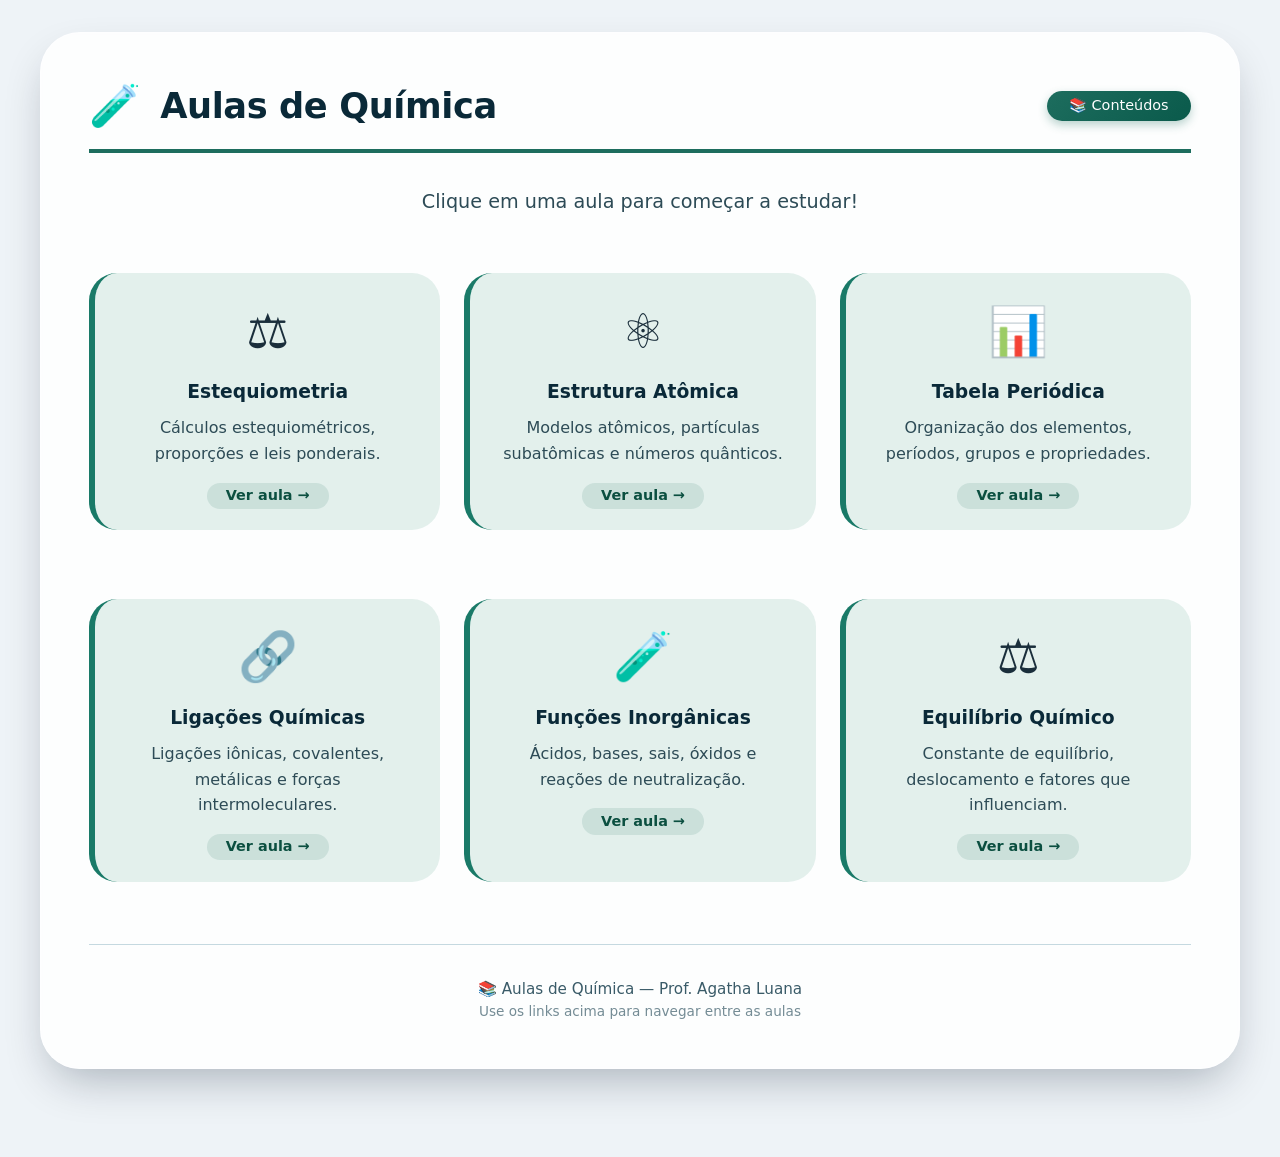
==== index.html @ 7fae712c "Cria página inicial com menu de aulas" ====
<!DOCTYPE html>
<html lang="pt-br">
<head>
    <meta charset="UTF-8">
    <meta name="viewport" content="width=device-width, initial-scale=1.0">
    <title>📚 Aulas de Química - Agatha</title>
    <link rel="stylesheet" href="styles.css">
</head>
<body>
    <div class="slide-container">

        <!-- ============================================ -->
        <!-- SLIDE PRINCIPAL - MENU DE AULAS               -->
        <!-- ============================================ -->
        <section class="slide">
            <div class="slide-header">
                <span class="icon-big">🧪</span>
                <h2>Aulas de Química</h2>
                <span class="badge">📚 Conteúdos</span>
            </div>

            <div class="text-block" style="text-align: center; margin-bottom: 2rem;">
                <p style="font-size: 1.2rem; color: var(--text-muted);">
                    Clique em uma aula para começar a estudar!
                </p>
            </div>

            <!-- GRID DE CARDS -->
            <div style="display: grid; grid-template-columns: repeat(auto-fit, minmax(260px, 1fr)); gap: 1.5rem; margin-top: 1rem;">

                <!-- Card: Estequiometria -->
                <div class="highlight-box" style="text-align: center; cursor: pointer; transition: transform 0.2s;">
                    <a href="Estequiometria.html" style="text-decoration: none; border-bottom: none; color: inherit; display: block;">
                        <span style="font-size: 3rem; display: block;">⚖️</span>
                        <h3 style="color: var(--text-dark); margin: 0.5rem 0;">Estequiometria</h3>
                        <p style="margin: 0.5rem 0; color: var(--text-muted);">Cálculos estequiométricos, proporções e leis ponderais.</p>
                        <span class="tag" style="margin-top: 0.5rem;">Ver aula →</span>
                    </a>
                </div>

                <!-- Card: Estrutura Atômica -->
                <div class="highlight-box" style="text-align: center; cursor: pointer; transition: transform 0.2s;">
                    <a href="EstruturaAtomica.html" style="text-decoration: none; border-bottom: none; color: inherit; display: block;">
                        <span style="font-size: 3rem; display: block;">⚛️</span>
                        <h3 style="color: var(--text-dark); margin: 0.5rem 0;">Estrutura Atômica</h3>
                        <p style="margin: 0.5rem 0; color: var(--text-muted);">Modelos atômicos, partículas subatômicas e números quânticos.</p>
                        <span class="tag" style="margin-top: 0.5rem;">Ver aula →</span>
                    </a>
                </div>

                <!-- Card: Tabela Periódica -->
                <div class="highlight-box" style="text-align: center; cursor: pointer; transition: transform 0.2s;">
                    <a href="TabelaPeriodica.html" style="text-decoration: none; border-bottom: none; color: inherit; display: block;">
                        <span style="font-size: 3rem; display: block;">📊</span>
                        <h3 style="color: var(--text-dark); margin: 0.5rem 0;">Tabela Periódica</h3>
                        <p style="margin: 0.5rem 0; color: var(--text-muted);">Organização dos elementos, períodos, grupos e propriedades.</p>
                        <span class="tag" style="margin-top: 0.5rem;">Ver aula →</span>
                    </a>
                </div>

                <!-- Card: Ligações Químicas -->
                <div class="highlight-box" style="text-align: center; cursor: pointer; transition: transform 0.2s;">
                    <a href="LigacoesQuimicas.html" style="text-decoration: none; border-bottom: none; color: inherit; display: block;">
                        <span style="font-size: 3rem; display: block;">🔗</span>
                        <h3 style="color: var(--text-dark); margin: 0.5rem 0;">Ligações Químicas</h3>
                        <p style="margin: 0.5rem 0; color: var(--text-muted);">Ligações iônicas, covalentes, metálicas e forças intermoleculares.</p>
                        <span class="tag" style="margin-top: 0.5rem;">Ver aula →</span>
                    </a>
                </div>

                <!-- Card: Funções Inorgânicas -->
                <div class="highlight-box" style="text-align: center; cursor: pointer; transition: transform 0.2s;">
                    <a href="FuncoesInorganicas.html" style="text-decoration: none; border-bottom: none; color: inherit; display: block;">
                        <span style="font-size: 3rem; display: block;">🧪</span>
                        <h3 style="color: var(--text-dark); margin: 0.5rem 0;">Funções Inorgânicas</h3>
                        <p style="margin: 0.5rem 0; color: var(--text-muted);">Ácidos, bases, sais, óxidos e reações de neutralização.</p>
                        <span class="tag" style="margin-top: 0.5rem;">Ver aula →</span>
                    </a>
                </div>

                <!-- Card: Equilíbrio Químico -->
                <div class="highlight-box" style="text-align: center; cursor: pointer; transition: transform 0.2s;">
                    <a href="EquilibrioQuimico.html" style="text-decoration: none; border-bottom: none; color: inherit; display: block;">
                        <span style="font-size: 3rem; display: block;">⚖️</span>
                        <h3 style="color: var(--text-dark); margin: 0.5rem 0;">Equilíbrio Químico</h3>
                        <p style="margin: 0.5rem 0; color: var(--text-muted);">Constante de equilíbrio, deslocamento e fatores que influenciam.</p>
                        <span class="tag" style="margin-top: 0.5rem;">Ver aula →</span>
                    </a>
                </div>
            </div>

            <!-- Rodapé do slide -->
            <div class="footer-note" style="margin-top: 2.5rem;">
                <p>📚 Aulas de Química — Prof. Agatha Luana</p>
                <p style="font-size: 0.85rem; opacity: 0.7;">Use os links acima para navegar entre as aulas</p>
            </div>
        </section>

    </div>
</body>
</html>
---- styles.css ----
/* ================================================================
   VARIÁVEIS CSS
   ================================================================ */
:root {
    --primary: #1d6d5e;
    --primary-dark: #0b4f40;
    --primary-light: #e3f0ec;
    --primary-gradient: linear-gradient(135deg, #1d6d5e, #0a5a4b);
    --bg-body: #eef3f7;
    --bg-card: #f7fafc;
    --text-dark: #0a2938;
    --text-muted: #2d4b56;
    --text-body: #1a2e3b;
    --border-color: #cbdde5;
    --shadow: 0 20px 45px -12px rgba(0, 20, 40, 0.3);
    --shadow-hover: 0 24px 50px -12px rgba(0, 20, 40, 0.35);
    --radius: 40px;
    --radius-sm: 24px;
    --radius-xs: 16px;
    --transition: 0.25s ease;
}

/* ================================================================
   RESET & BASE
   ================================================================ */
* {
    margin: 0;
    padding: 0;
    box-sizing: border-box;
}

body {
    font-family: 'Inter', 'Segoe UI', Roboto, system-ui, sans-serif;
    background: var(--bg-body);
    display: flex;
    flex-direction: column;
    align-items: center;
    padding: 2rem 1rem;
    color: var(--text-body);
    line-height: 1.6;
}

.slide-container {
    max-width: 1200px;
    width: 100%;
}

/* ================================================================
   SLIDE
   ================================================================ */
.slide {
    background: rgba(255, 255, 255, 0.85);
    backdrop-filter: blur(10px);
    -webkit-backdrop-filter: blur(10px);
    border-radius: var(--radius);
    box-shadow: var(--shadow);
    padding: 2.8rem 3rem;
    margin-bottom: 3.5rem;
    border: 1px solid rgba(255, 255, 255, 0.5);
    transition: transform var(--transition), box-shadow var(--transition);
}

.slide:hover {
    transform: translateY(-4px);
    box-shadow: var(--shadow-hover);
}

.slide-header {
    display: flex;
    align-items: center;
    gap: 1.2rem;
    border-bottom: 4px solid var(--primary);
    padding-bottom: 0.9rem;
    margin-bottom: 2rem;
    flex-wrap: wrap;
}

.slide-header h2 {
    font-size: 2.2rem;
    font-weight: 700;
    color: var(--text-dark);
    letter-spacing: -0.4px;
}

.slide-header .badge {
    background: var(--primary-gradient);
    color: white;
    border-radius: 60px;
    padding: 0.2rem 1.4rem;
    font-size: 0.9rem;
    font-weight: 500;
    margin-left: auto;
    box-shadow: 0 4px 10px rgba(29, 109, 94, 0.3);
}

.icon-big {
    font-size: 2.6rem;
    line-height: 1;
    transition: transform var(--transition);
}

.slide-header:hover .icon-big {
    transform: rotate(-8deg) scale(1.05);
}

/* ================================================================
   GRIDS
   ================================================================ */
.content-grid {
    display: grid;
    grid-template-columns: 1fr 1fr;
    gap: 2.5rem;
    align-items: start;
}

.content-grid.three {
    grid-template-columns: 1fr 1fr 1fr;
}

.content-single {
    max-width: 100%;
}

.text-block {
    font-size: 1.1rem;
    line-height: 1.8;
    color: var(--text-body);
}

.text-block p {
    margin-bottom: 1rem;
}

.text-block h3 {
    font-size: 1.4rem;
    color: var(--text-dark);
    margin: 1.2rem 0 0.8rem 0;
}

.text-block strong {
    color: var(--primary-dark);
    font-weight: 600;
}

.text-block ul,
.text-block ol {
    padding-left: 1.8rem;
    margin-bottom: 1.2rem;
}

.text-block li {
    margin-bottom: 0.5rem;
}

/* ================================================================
   LINKS
   ================================================================ */
a {
    color: var(--primary);
    text-decoration: none;
    border-bottom: 2px solid transparent;
    transition: border-color var(--transition);
}

a:hover {
    border-bottom-color: var(--primary);
}

/* ================================================================
   DESTAQUE
   ================================================================ */
.highlight-box {
    background: var(--primary-light);
    padding: 1.2rem 1.8rem;
    border-radius: 28px;
    border-left: 6px solid #1a7a68;
    margin: 1.4rem 0;
    transition: transform var(--transition), box-shadow var(--transition);
}

.highlight-box:hover {
    transform: scale(1.01);
    box-shadow: 0 4px 15px rgba(26, 122, 104, 0.15);
}

.highlight-box strong {
    color: var(--primary-dark);
}

/* ================================================================
   IMAGENS
   ================================================================ */
.img-card {
    background: var(--bg-card);
    border-radius: var(--radius-sm);
    padding: 0.6rem 0.6rem 0.3rem 0.6rem;
    border: 1px solid var(--border-color);
    box-shadow: 0 4px 12px rgba(0, 0, 0, 0.03);
    margin: 1rem 0;
    text-align: center;
    transition: transform var(--transition), box-shadow var(--transition);
}

.img-card:hover {
    transform: translateY(-2px);
    box-shadow: 0 8px 20px rgba(0, 0, 0, 0.06);
}

.img-card img {
    width: 100%;
    max-height: 180px;
    min-height: 100px;
    object-fit: contain;
    border-radius: var(--radius-xs);
    background: #ffffff;
    display: block;
}

.img-card .caption {
    font-size: 0.85rem;
    color: var(--text-muted);
    padding: 0.5rem 0 0.2rem 0;
    font-weight: 500;
}

.img-row {
    display: flex;
    gap: 1rem;
    flex-wrap: wrap;
    justify-content: center;
}

.img-row .img-card {
    flex: 1 1 140px;
    min-width: 120px;
}

.img-row .img-card img {
    max-height: 140px;
    min-height: 80px;
}

/* ================================================================
   FÓRMULAS
   ================================================================ */
.formula-block {
    background: linear-gradient(145deg, #f8fbfd, #edf4f8);
    padding: 0.9rem 1.5rem;
    border-radius: var(--radius);
    font-family: 'Courier New', 'Fira Code', monospace;
    font-size: 1.2rem;
    text-align: center;
    border: 1px solid #b7d0da;
    margin: 1.2rem 0;
    color: #003153;
}

.example-grid {
    display: flex;
    flex-wrap: wrap;
    gap: 0.8rem;
    justify-content: center;
    margin: 1rem 0;
}

.example-tag {
    background: #eef4f8;
    padding: 0.5rem 1.2rem;
    border-radius: 60px;
    font-weight: 500;
    border: 1px solid #b8cfda;
    font-size: 0.95rem;
    transition: all var(--transition);
}

.example-tag:hover {
    background: var(--primary-light);
    border-color: var(--primary);
    transform: scale(1.03);
}

/* ================================================================
   TABELAS
   ================================================================ */
.table-wrap {
    overflow-x: auto;
    margin: 1.4rem 0;
    border-radius: 20px;
    box-shadow: 0 2px 10px rgba(0, 0, 0, 0.04);
}

table {
    width: 100%;
    border-collapse: collapse;
    font-size: 0.95rem;
    background: #fafdff;
    border-radius: 20px;
    overflow: hidden;
}

th {
    background: var(--primary-gradient);
    color: white;
    padding: 0.7rem 0.9rem;
    text-align: left;
    font-weight: 600;
}

td {
    padding: 0.6rem 0.9rem;
    border-bottom: 1px solid #d2e0e6;
}

tr:last-child td {
    border-bottom: none;
}

tr:hover td {
    background: var(--primary-light);
}

/* ================================================================
   TAGS E SELOS
   ================================================================ */
.tag {
    background: rgba(29, 109, 94, 0.12);
    border-radius: var(--radius);
    padding: 0.1rem 1.2rem;
    color: var(--primary-dark);
    font-weight: 600;
    display: inline-block;
    margin: 0.15rem 0;
    font-size: 0.9rem;
    transition: background var(--transition);
}

.tag:hover {
    background: rgba(29, 109, 94, 0.2);
}

/* ================================================================
   REPRESENTAÇÃO DE HIDROCARBONETOS COM CSS
   ================================================================ */
.hc-diagram {
    display: flex;
    flex-direction: column;
    align-items: center;
    justify-content: center;
    background: linear-gradient(145deg, #f8fbfd, #edf4f8);
    border-radius: 20px;
    padding: 1.5rem;
    margin: 0.8rem 0;
    border: 1px solid #b7d0da;
    font-family: 'Courier New', 'Fira Code', monospace;
    font-size: 1.1rem;
    color: #003153;
    box-shadow: inset 0 2px 4px rgba(0,0,0,0.02);
}

.hc-diagram .hc-row {
    display: flex;
    align-items: center;
    gap: 0.3rem;
    flex-wrap: wrap;
    justify-content: center;
}

.hc-diagram .atom {
    background: linear-gradient(135deg, rgba(29, 109, 94, 0.18), rgba(29, 109, 94, 0.08));
    padding: 0.2rem 0.7rem;
    border-radius: 20px;
    border: 1px solid rgba(29, 109, 94, 0.35);
    transition: transform var(--transition), background var(--transition);
}

.hc-diagram .atom:hover {
    transform: scale(1.08);
    background: rgba(29, 109, 94, 0.25);
}

.hc-diagram .bond {
    font-weight: 300;
    color: #4a6a7a;
}

.hc-diagram .bond-single {
    border-bottom: 3px solid #8ba3b0;
    width: 20px;
    height: 2px;
    margin: 0 2px;
}

.hc-diagram .bond-double {
    border-bottom: 6px double #8ba3b0;
    width: 20px;
    height: 2px;
    margin: 0 2px;
}

.hc-diagram .label {
    font-size: 0.8rem;
    color: var(--text-muted);
    margin-top: 0.3rem;
}

/* ================================================================
   TOOLTIPS
   ================================================================ */
.tooltip-trigger {
    cursor: help;
    border-bottom: 2px dashed var(--primary);
    position: relative;
    display: inline-block;
}

.tooltip-trigger .tooltip-text {
    visibility: hidden;
    opacity: 0;
    background: #1a2e3b;
    color: white;
    padding: 0.5rem 1rem;
    border-radius: 12px;
    position: absolute;
    bottom: 130%;
    left: 50%;
    transform: translateX(-50%) translateY(10px);
    white-space: nowrap;
    font-weight: 400;
    font-size: 0.85rem;
    transition: all var(--transition);
    z-index: 10;
}

.tooltip-trigger .tooltip-text::after {
    content: '';
    position: absolute;
    top: 100%;
    left: 50%;
    transform: translateX(-50%);
    border: 6px solid transparent;
    border-top-color: #1a2e3b;
}

.tooltip-trigger:hover .tooltip-text {
    visibility: visible;
    opacity: 1;
    transform: translateX(-50%) translateY(0);
}

/* ================================================================
   RODAPÉ
   ================================================================ */
.footer-note {
    text-align: center;
    color: #3a5b68;
    border-top: 1px solid #c5d9e0;
    padding-top: 2rem;
    margin-top: 1.2rem;
    font-size: 0.95rem;
}

/* ================================================================
   IMPRESSÃO
   ================================================================ */
@media print {
    body {
        background: white;
        padding: 0.5in;
    }

    .slide {
        background: white !important;
        backdrop-filter: none !important;
        box-shadow: none !important;
        border: 1px solid #ccc;
        break-inside: avoid;
        transform: none !important;
    }

    .slide:hover {
        transform: none !important;
        box-shadow: none !important;
    }

    .slide-header .badge {
        background: var(--primary) !important;
        box-shadow: none !important;
    }

    .img-card {
        break-inside: avoid;
        box-shadow: none !important;
    }

    .highlight-box {
        break-inside: avoid;
        box-shadow: none !important;
    }

    .highlight-box:hover {
        transform: none !important;
    }

    table {
        break-inside: avoid;
    }

    th {
        background: var(--primary) !important;
    }

    tr:hover td {
        background: transparent !important;
    }

    .example-tag:hover {
        transform: none !important;
    }

    .hc-diagram .atom:hover {
        transform: none !important;
    }
}

/* ================================================================
   RESPONSIVIDADE
   ================================================================ */
@media (max-width: 850px) {
    .content-grid {
        grid-template-columns: 1fr;
        gap: 1.8rem;
    }
    .content-grid.three {
        grid-template-columns: 1fr;
    }
    .slide {
        padding: 1.8rem;
        border-radius: 28px;
    }
    .slide-header h2 {
        font-size: 1.8rem;
    }
    .slide-header .badge {
        font-size: 0.8rem;
        padding: 0.15rem 1.2rem;
    }
    .text-block {
        font-size: 1rem;
    }
}

@media (max-width: 480px) {
    body {
        padding: 0.8rem 0.5rem;
    }

    .slide {
        padding: 1.2rem;
        border-radius: var(--radius-sm);
        margin-bottom: 2rem;
    }

    .slide-header {
        gap: 0.8rem;
    }

    .slide-header h2 {
        font-size: 1.4rem;
    }

    .slide-header .badge {
        font-size: 0.7rem;
        padding: 0.1rem 0.8rem;
        margin-left: 0;
        width: 100%;
        text-align: center;
    }

    .icon-big {
        font-size: 2rem;
    }

    .text-block {
        font-size: 0.95rem;
    }

    .text-block h3 {
        font-size: 1.2rem;
    }

    .formula-block {
        font-size: 0.95rem;
        padding: 0.6rem 1rem;
        border-radius: 24px;
    }

    .img-row .img-card {
        flex: 1 1 100%;
    }

    .img-card img {
        max-height: 120px;
        min-height: 80px;
    }

    .img-row .img-card img {
        max-height: 100px;
        min-height: 60px;
    }

    .highlight-box {
        padding: 1rem 1.2rem;
        border-radius: 20px;
    }

    .hc-diagram {
        padding: 1rem;
        font-size: 0.9rem;
        border-radius: var(--radius-xs);
    }

    .hc-diagram .bond-single,
    .hc-diagram .bond-double {
        width: 12px;
    }

    table {
        font-size: 0.8rem;
    }

    th, td {
        padding: 0.4rem 0.6rem;
    }

    .example-tag {
        font-size: 0.8rem;
        padding: 0.3rem 0.8rem;
    }

    .tag {
        font-size: 0.75rem;
        padding: 0.1rem 0.8rem;
    }

    .tooltip-trigger .tooltip-text {
        font-size: 0.75rem;
        padding: 0.3rem 0.7rem;
        white-space: normal;
        min-width: 120px;
    }
}

/* ================================================================
   SCROLLBAR PERSONALIZADA (opcional)
   ================================================================ */
::-webkit-scrollbar {
    width: 8px;
    height: 8px;
}

::-webkit-scrollbar-track {
    background: var(--bg-body);
    border-radius: 10px;
}

::-webkit-scrollbar-thumb {
    background: var(--primary);
    border-radius: 10px;
}

::-webkit-scrollbar-thumb:hover {
    background: var(--primary-dark);
}
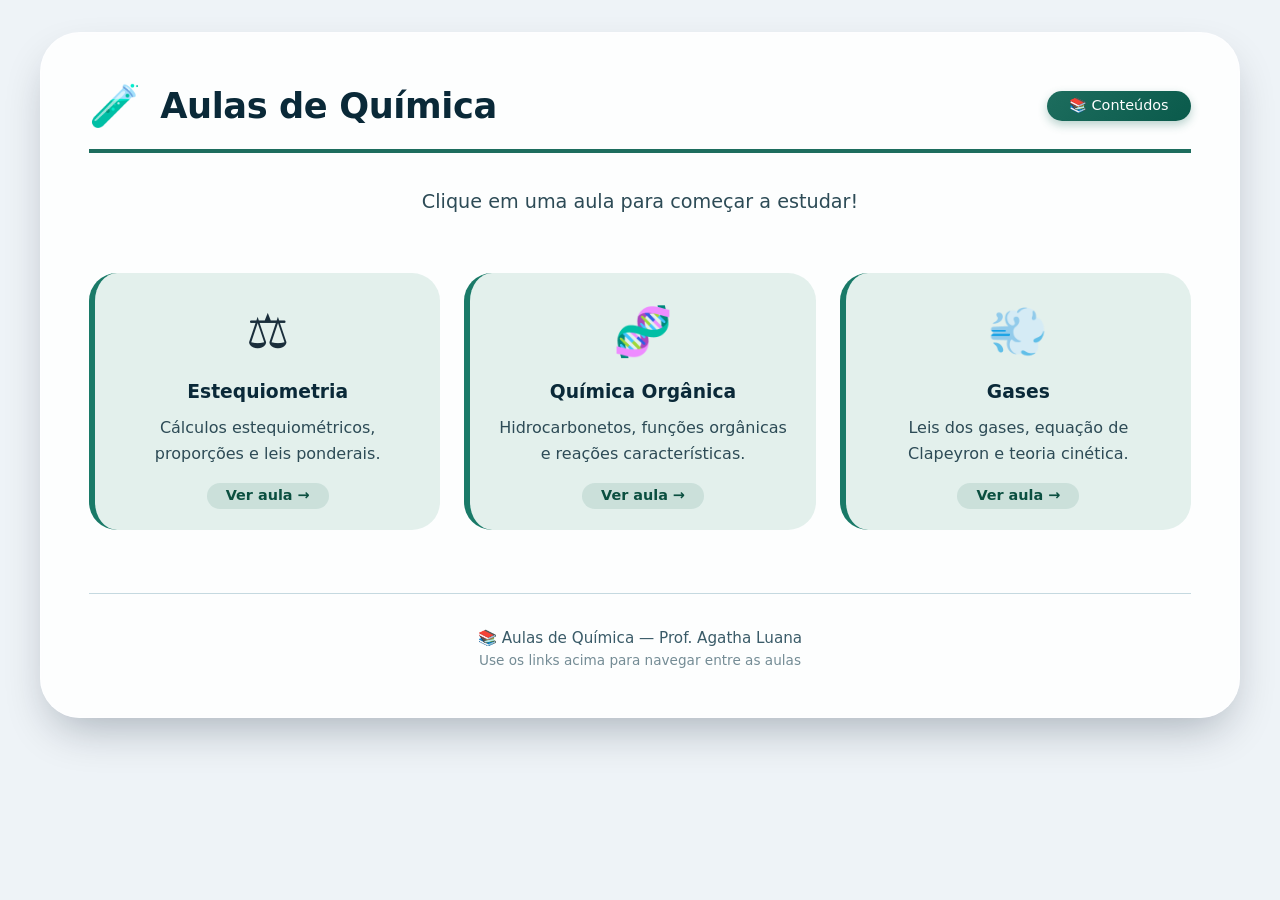
==== commit da2e638f: "Atualização index" ====
--- a/index.html
+++ b/index.html
@@ -38,55 +38,26 @@
                     </a>
                 </div>
 
-                <!-- Card: Estrutura Atômica -->
+                <!-- Card: Química Orgânica -->
                 <div class="highlight-box" style="text-align: center; cursor: pointer; transition: transform 0.2s;">
-                    <a href="EstruturaAtomica.html" style="text-decoration: none; border-bottom: none; color: inherit; display: block;">
-                        <span style="font-size: 3rem; display: block;">⚛️</span>
-                        <h3 style="color: var(--text-dark); margin: 0.5rem 0;">Estrutura Atômica</h3>
-                        <p style="margin: 0.5rem 0; color: var(--text-muted);">Modelos atômicos, partículas subatômicas e números quânticos.</p>
+                    <a href="QuimicaOrganica.html" style="text-decoration: none; border-bottom: none; color: inherit; display: block;">
+                        <span style="font-size: 3rem; display: block;">🧬</span>
+                        <h3 style="color: var(--text-dark); margin: 0.5rem 0;">Química Orgânica</h3>
+                        <p style="margin: 0.5rem 0; color: var(--text-muted);">Hidrocarbonetos, funções orgânicas e reações características.</p>
                         <span class="tag" style="margin-top: 0.5rem;">Ver aula →</span>
                     </a>
                 </div>
 
-                <!-- Card: Tabela Periódica -->
+                <!-- Card: Gases -->
                 <div class="highlight-box" style="text-align: center; cursor: pointer; transition: transform 0.2s;">
-                    <a href="TabelaPeriodica.html" style="text-decoration: none; border-bottom: none; color: inherit; display: block;">
-                        <span style="font-size: 3rem; display: block;">📊</span>
-                        <h3 style="color: var(--text-dark); margin: 0.5rem 0;">Tabela Periódica</h3>
-                        <p style="margin: 0.5rem 0; color: var(--text-muted);">Organização dos elementos, períodos, grupos e propriedades.</p>
+                    <a href="Gases.html" style="text-decoration: none; border-bottom: none; color: inherit; display: block;">
+                        <span style="font-size: 3rem; display: block;">💨</span>
+                        <h3 style="color: var(--text-dark); margin: 0.5rem 0;">Gases</h3>
+                        <p style="margin: 0.5rem 0; color: var(--text-muted);">Leis dos gases, equação de Clapeyron e teoria cinética.</p>
                         <span class="tag" style="margin-top: 0.5rem;">Ver aula →</span>
                     </a>
                 </div>
 
-                <!-- Card: Ligações Químicas -->
-                <div class="highlight-box" style="text-align: center; cursor: pointer; transition: transform 0.2s;">
-                    <a href="LigacoesQuimicas.html" style="text-decoration: none; border-bottom: none; color: inherit; display: block;">
-                        <span style="font-size: 3rem; display: block;">🔗</span>
-                        <h3 style="color: var(--text-dark); margin: 0.5rem 0;">Ligações Químicas</h3>
-                        <p style="margin: 0.5rem 0; color: var(--text-muted);">Ligações iônicas, covalentes, metálicas e forças intermoleculares.</p>
-                        <span class="tag" style="margin-top: 0.5rem;">Ver aula →</span>
-                    </a>
-                </div>
-
-                <!-- Card: Funções Inorgânicas -->
-                <div class="highlight-box" style="text-align: center; cursor: pointer; transition: transform 0.2s;">
-                    <a href="FuncoesInorganicas.html" style="text-decoration: none; border-bottom: none; color: inherit; display: block;">
-                        <span style="font-size: 3rem; display: block;">🧪</span>
-                        <h3 style="color: var(--text-dark); margin: 0.5rem 0;">Funções Inorgânicas</h3>
-                        <p style="margin: 0.5rem 0; color: var(--text-muted);">Ácidos, bases, sais, óxidos e reações de neutralização.</p>
-                        <span class="tag" style="margin-top: 0.5rem;">Ver aula →</span>
-                    </a>
-                </div>
-
-                <!-- Card: Equilíbrio Químico -->
-                <div class="highlight-box" style="text-align: center; cursor: pointer; transition: transform 0.2s;">
-                    <a href="EquilibrioQuimico.html" style="text-decoration: none; border-bottom: none; color: inherit; display: block;">
-                        <span style="font-size: 3rem; display: block;">⚖️</span>
-                        <h3 style="color: var(--text-dark); margin: 0.5rem 0;">Equilíbrio Químico</h3>
-                        <p style="margin: 0.5rem 0; color: var(--text-muted);">Constante de equilíbrio, deslocamento e fatores que influenciam.</p>
-                        <span class="tag" style="margin-top: 0.5rem;">Ver aula →</span>
-                    </a>
-                </div>
             </div>
 
             <!-- Rodapé do slide -->
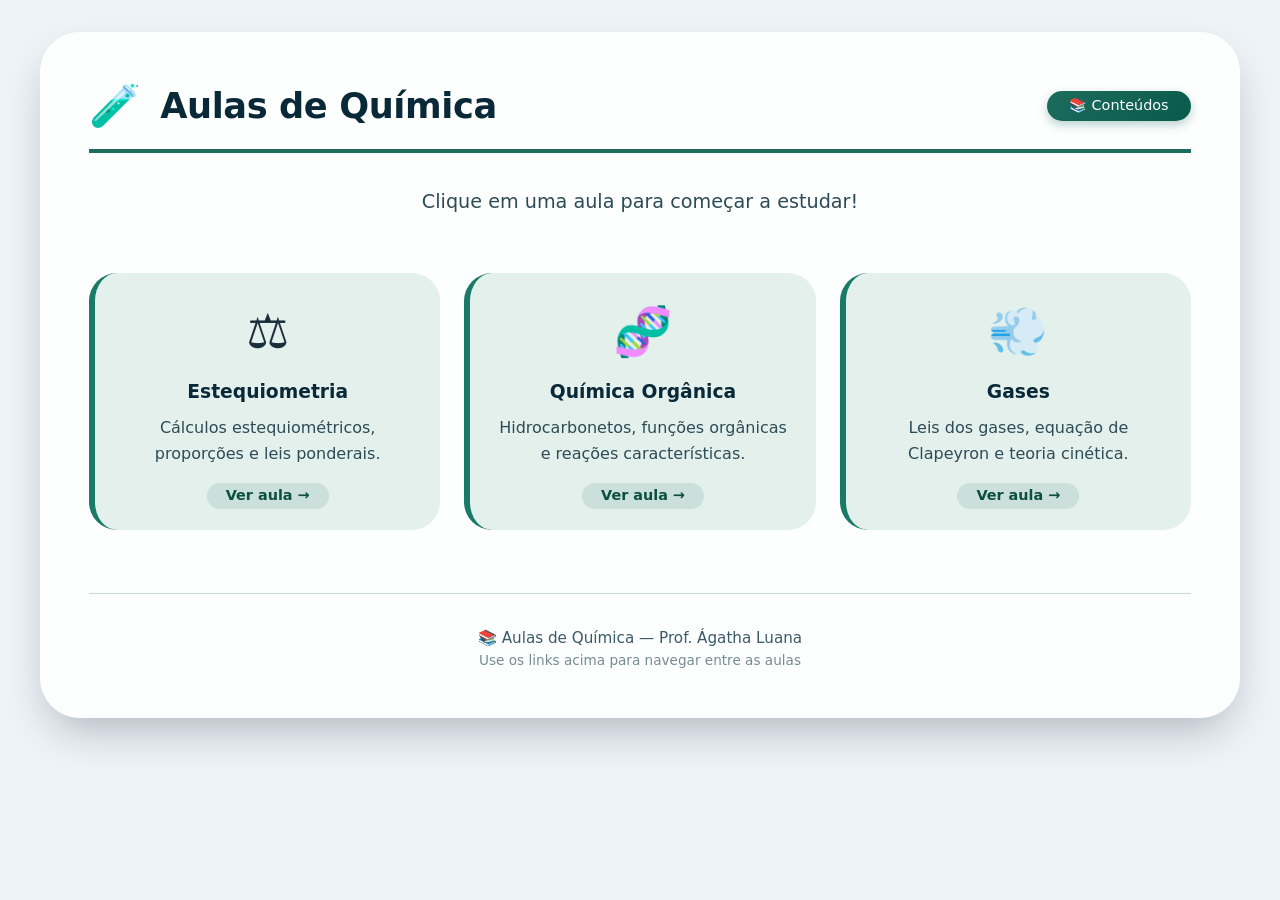
==== commit 527ab9f1: "Gases" ====
--- a/index.html
+++ b/index.html
@@ -58,11 +58,15 @@
                     </a>
                 </div>
 
+                 <!-- Card: Gases -->
+
+                  <!-- Card: Gases -->
+
             </div>
 
             <!-- Rodapé do slide -->
             <div class="footer-note" style="margin-top: 2.5rem;">
-                <p>📚 Aulas de Química — Prof. Agatha Luana</p>
+                <p>📚 Aulas de Química — Prof. Ágatha Luana</p>
                 <p style="font-size: 0.85rem; opacity: 0.7;">Use os links acima para navegar entre as aulas</p>
             </div>
         </section>
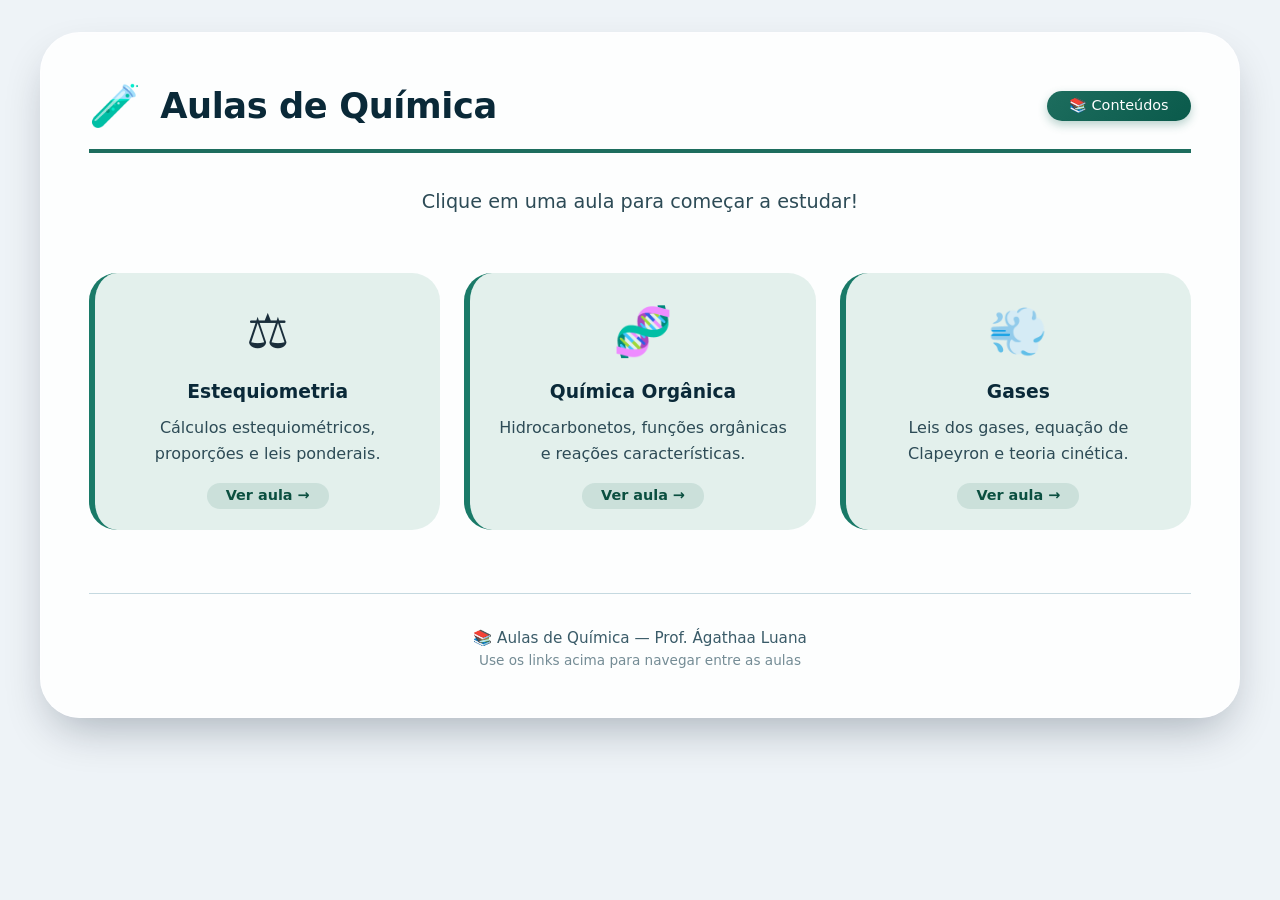
==== commit 87752241: "teste" ====
--- a/index.html
+++ b/index.html
@@ -66,7 +66,7 @@
 
             <!-- Rodapé do slide -->
             <div class="footer-note" style="margin-top: 2.5rem;">
-                <p>📚 Aulas de Química — Prof. Ágatha Luana</p>
+                <p>📚 Aulas de Química — Prof. Ágathaa Luana</p>
                 <p style="font-size: 0.85rem; opacity: 0.7;">Use os links acima para navegar entre as aulas</p>
             </div>
         </section>
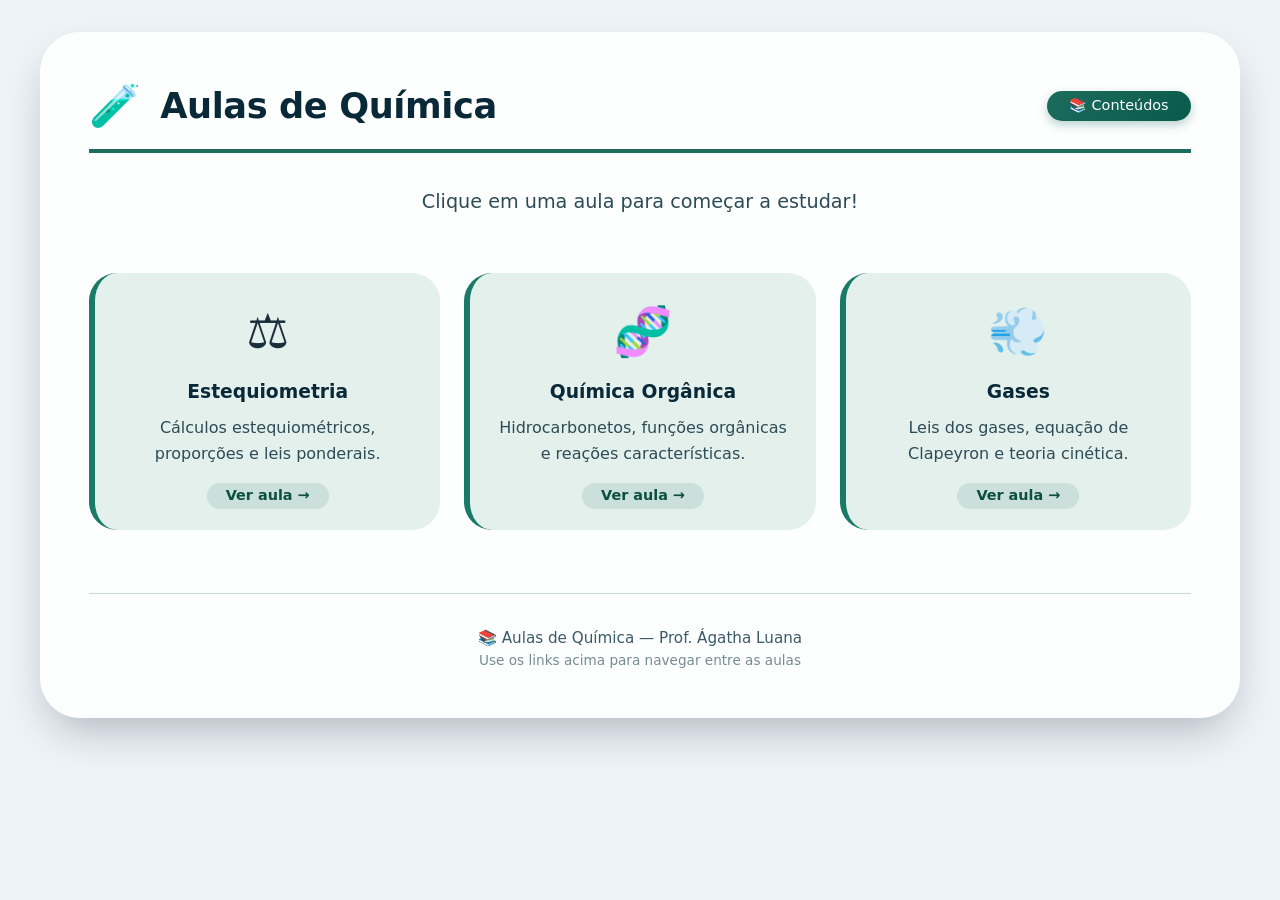
==== commit 86452d56: "Estrutura da Materia e Separação de Misturas" ====
--- a/index.html
+++ b/index.html
@@ -58,15 +58,15 @@
                     </a>
                 </div>
 
-                 <!-- Card: Gases -->
+                 <!-- Card: Estrtura da Materia -->
 
-                  <!-- Card: Gases -->
+                  <!-- Card: Separação de Misturas -->
 
             </div>
 
             <!-- Rodapé do slide -->
             <div class="footer-note" style="margin-top: 2.5rem;">
-                <p>📚 Aulas de Química — Prof. Ágathaa Luana</p>
+                <p>📚 Aulas de Química — Prof. Ágatha Luana</p>
                 <p style="font-size: 0.85rem; opacity: 0.7;">Use os links acima para navegar entre as aulas</p>
             </div>
         </section>
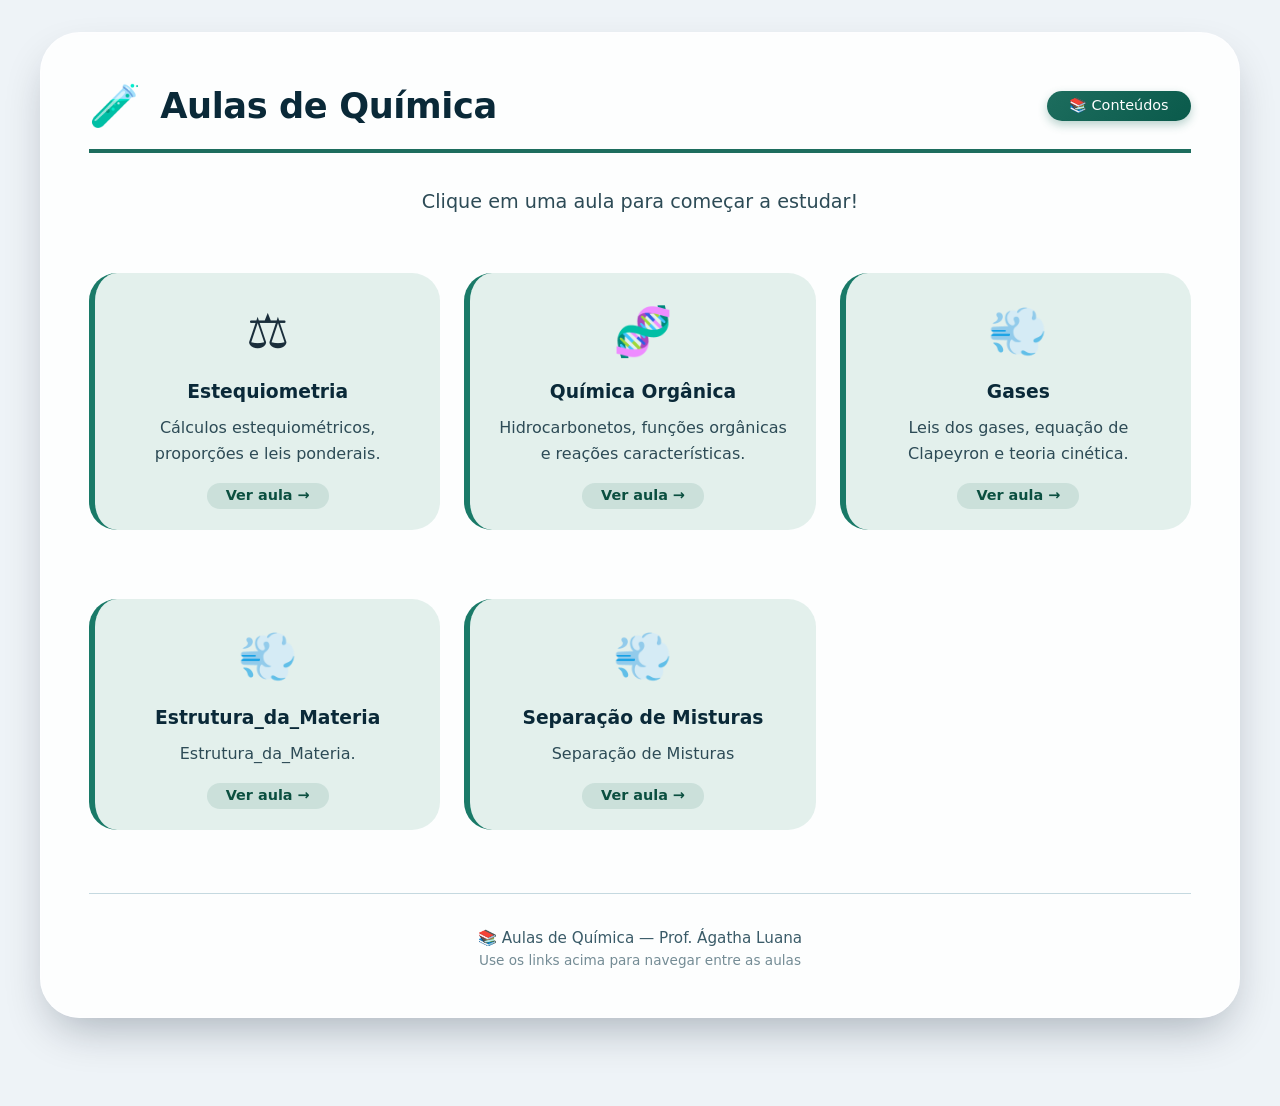
==== commit cc8b6d45: "index" ====
--- a/index.html
+++ b/index.html
@@ -59,8 +59,25 @@
                 </div>
 
                  <!-- Card: Estrtura da Materia -->
+    <div class="highlight-box" style="text-align: center; cursor: pointer; transition: transform 0.2s;">
+                    <a href="Estrutura_da_Materia.html" style="text-decoration: none; border-bottom: none; color: inherit; display: block;">
+                        <span style="font-size: 3rem; display: block;">💨</span>
+                        <h3 style="color: var(--text-dark); margin: 0.5rem 0;">Estrutura_da_Materia</h3>
+                        <p style="margin: 0.5rem 0; color: var(--text-muted);">Estrutura_da_Materia.</p>
+                        <span class="tag" style="margin-top: 0.5rem;">Ver aula →</span>
+                    </a>
+                </div>
 
                   <!-- Card: Separação de Misturas -->
+                    <div class="highlight-box" style="text-align: center; cursor: pointer; transition: transform 0.2s;">
+                    <a href="Separacao_de_Misturas.html" style="text-decoration: none; border-bottom: none; color: inherit; display: block;">
+                        <span style="font-size: 3rem; display: block;">💨</span>
+                        <h3 style="color: var(--text-dark); margin: 0.5rem 0;">Separação de Misturas</h3>
+                        <p style="margin: 0.5rem 0; color: var(--text-muted);">Separação de Misturas</p>
+                        <span class="tag" style="margin-top: 0.5rem;">Ver aula →</span>
+                    </a>
+                </div>
+
 
             </div>
 
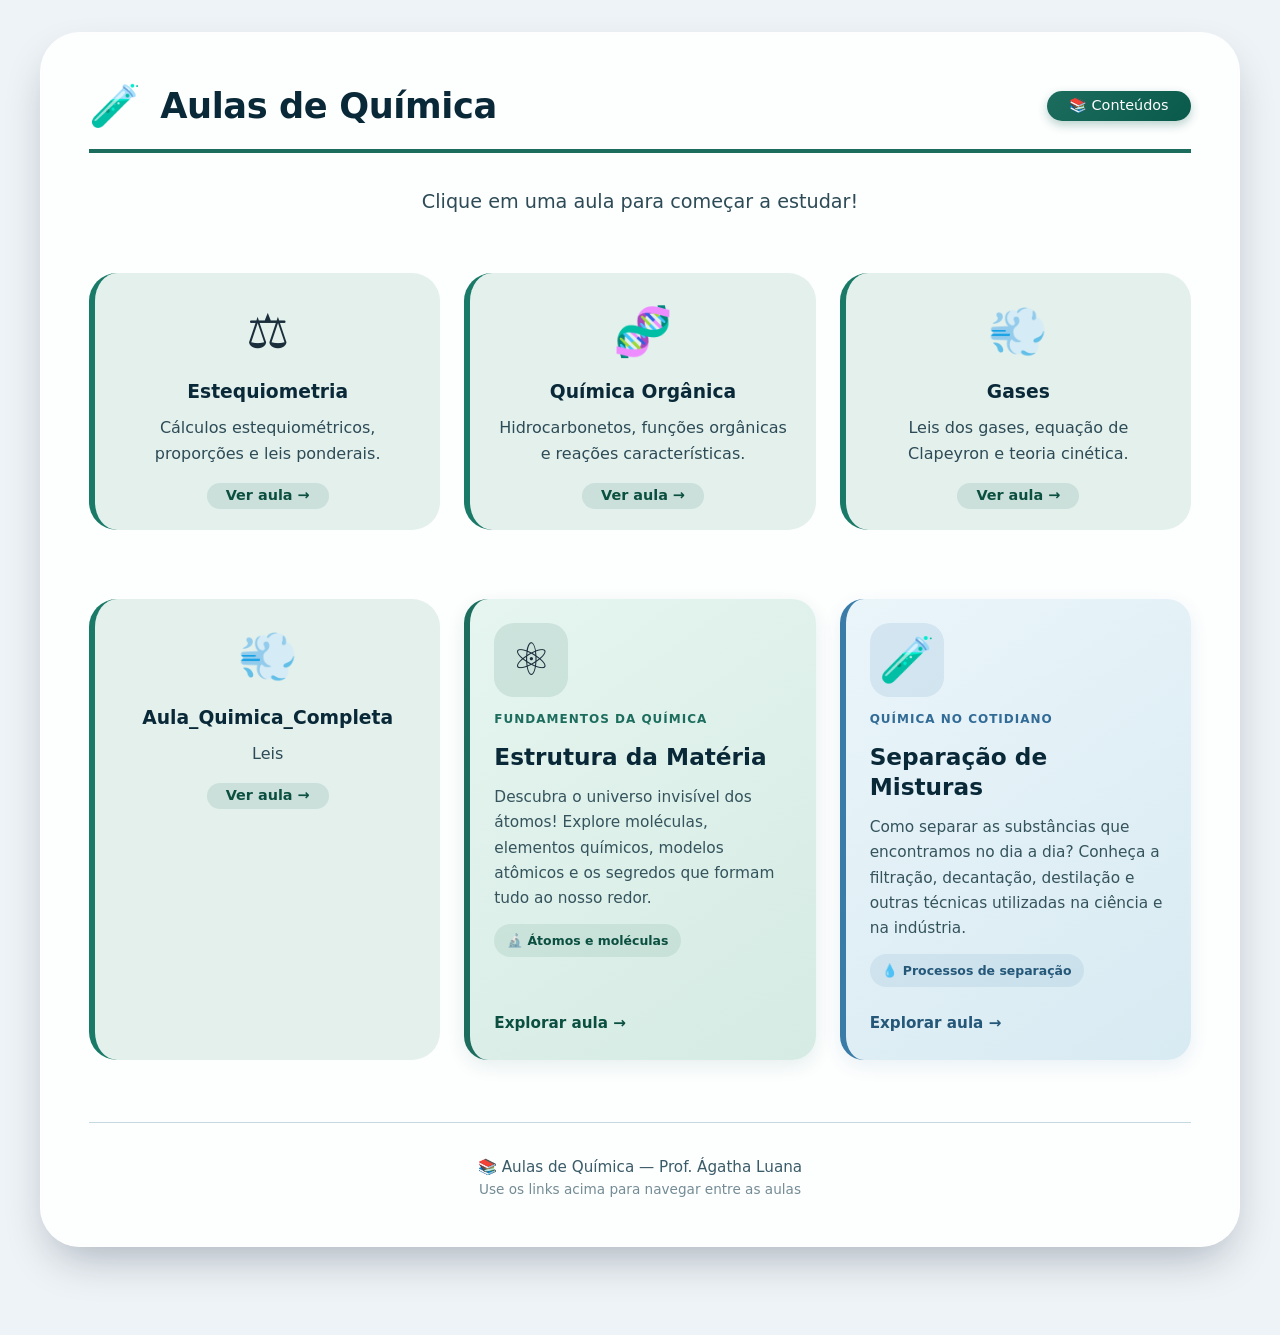
==== commit b5df08d6: "alteração" ====
--- a/index.html
+++ b/index.html
@@ -1,18 +1,24 @@
 <!DOCTYPE html>
 <html lang="pt-br">
+
 <head>
     <meta charset="UTF-8">
     <meta name="viewport" content="width=device-width, initial-scale=1.0">
+
     <title>📚 Aulas de Química - Agatha</title>
+
     <link rel="stylesheet" href="styles.css">
 </head>
+
 <body>
     <div class="slide-container">
 
         <!-- ============================================ -->
-        <!-- SLIDE PRINCIPAL - MENU DE AULAS               -->
+        <!-- SLIDE PRINCIPAL - MENU DE AULAS              -->
         <!-- ============================================ -->
+
         <section class="slide">
+
             <div class="slide-header">
                 <span class="icon-big">🧪</span>
                 <h2>Aulas de Química</h2>
@@ -20,74 +26,359 @@
             </div>
 
             <div class="text-block" style="text-align: center; margin-bottom: 2rem;">
+
                 <p style="font-size: 1.2rem; color: var(--text-muted);">
                     Clique em uma aula para começar a estudar!
                 </p>
             </div>
 
             <!-- GRID DE CARDS -->
-            <div style="display: grid; grid-template-columns: repeat(auto-fit, minmax(260px, 1fr)); gap: 1.5rem; margin-top: 1rem;">
-
-                <!-- Card: Estequiometria -->
+
+            <div style="
+                display: grid;
+                grid-template-columns: repeat(auto-fit, minmax(min(100%, 260px), 1fr));
+                gap: 1.5rem;
+                margin-top: 1rem;
+            ">
+
+                <!-- =================================== -->
+                <!-- CARD: ESTEQUIOMETRIA                -->
+                <!-- =================================== -->
+
                 <div class="highlight-box" style="text-align: center; cursor: pointer; transition: transform 0.2s;">
-                    <a href="Estequiometria.html" style="text-decoration: none; border-bottom: none; color: inherit; display: block;">
+
+                    <a href="Estequiometria.html"
+                        style="text-decoration: none; border-bottom: none; color: inherit; display: block;">
+
                         <span style="font-size: 3rem; display: block;">⚖️</span>
-                        <h3 style="color: var(--text-dark); margin: 0.5rem 0;">Estequiometria</h3>
-                        <p style="margin: 0.5rem 0; color: var(--text-muted);">Cálculos estequiométricos, proporções e leis ponderais.</p>
-                        <span class="tag" style="margin-top: 0.5rem;">Ver aula →</span>
-                    </a>
-                </div>
-
-                <!-- Card: Química Orgânica -->
+
+                        <h3 style="color: var(--text-dark); margin: 0.5rem 0;">
+                            Estequiometria
+                        </h3>
+
+                        <p style="margin: 0.5rem 0; color: var(--text-muted);">
+                            Cálculos estequiométricos, proporções e leis ponderais.
+                        </p>
+
+                        <span class="tag" style="margin-top: 0.5rem;">
+                            Ver aula →
+                        </span>
+                    </a>
+                </div>
+
+                <!-- =================================== -->
+                <!-- CARD: QUÍMICA ORGÂNICA              -->
+                <!-- =================================== -->
+
                 <div class="highlight-box" style="text-align: center; cursor: pointer; transition: transform 0.2s;">
-                    <a href="QuimicaOrganica.html" style="text-decoration: none; border-bottom: none; color: inherit; display: block;">
+
+                    <a href="QuimicaOrganica.html"
+                        style="text-decoration: none; border-bottom: none; color: inherit; display: block;">
+
                         <span style="font-size: 3rem; display: block;">🧬</span>
-                        <h3 style="color: var(--text-dark); margin: 0.5rem 0;">Química Orgânica</h3>
-                        <p style="margin: 0.5rem 0; color: var(--text-muted);">Hidrocarbonetos, funções orgânicas e reações características.</p>
-                        <span class="tag" style="margin-top: 0.5rem;">Ver aula →</span>
-                    </a>
-                </div>
-
-                <!-- Card: Gases -->
+
+                        <h3 style="color: var(--text-dark); margin: 0.5rem 0;">
+                            Química Orgânica
+                        </h3>
+
+                        <p style="margin: 0.5rem 0; color: var(--text-muted);">
+                            Hidrocarbonetos, funções orgânicas e reações características.
+                        </p>
+
+                        <span class="tag" style="margin-top: 0.5rem;">
+                            Ver aula →
+                        </span>
+                    </a>
+                </div>
+
+                <!-- =================================== -->
+                <!-- CARD: GASES                         -->
+                <!-- =================================== -->
+
                 <div class="highlight-box" style="text-align: center; cursor: pointer; transition: transform 0.2s;">
-                    <a href="Gases.html" style="text-decoration: none; border-bottom: none; color: inherit; display: block;">
+
+                    <a href="Gases.html"
+                        style="text-decoration: none; border-bottom: none; color: inherit; display: block;">
+
                         <span style="font-size: 3rem; display: block;">💨</span>
-                        <h3 style="color: var(--text-dark); margin: 0.5rem 0;">Gases</h3>
-                        <p style="margin: 0.5rem 0; color: var(--text-muted);">Leis dos gases, equação de Clapeyron e teoria cinética.</p>
-                        <span class="tag" style="margin-top: 0.5rem;">Ver aula →</span>
-                    </a>
-                </div>
-
-                 <!-- Card: Estrtura da Materia -->
-    <div class="highlight-box" style="text-align: center; cursor: pointer; transition: transform 0.2s;">
-                    <a href="Estrutura_da_Materia.html" style="text-decoration: none; border-bottom: none; color: inherit; display: block;">
+
+                        <h3 style="color: var(--text-dark); margin: 0.5rem 0;">
+                            Gases
+                        </h3>
+
+                        <p style="margin: 0.5rem 0; color: var(--text-muted);">
+                            Leis dos gases, equação de Clapeyron e teoria cinética.
+                        </p>
+
+                        <span class="tag" style="margin-top: 0.5rem;">
+                            Ver aula →
+                        </span>
+                    </a>
+                </div>
+
+                <!-- =================================== -->
+                <!-- CARD: GASES                         -->
+                <!-- =================================== -->
+
+                <div class="highlight-box" style="text-align: center; cursor: pointer; transition: transform 0.2s;">
+
+                    <a href="Aula_Completa.html"
+                        style="text-decoration: none; border-bottom: none; color: inherit; display: block;">
+
                         <span style="font-size: 3rem; display: block;">💨</span>
-                        <h3 style="color: var(--text-dark); margin: 0.5rem 0;">Estrutura_da_Materia</h3>
-                        <p style="margin: 0.5rem 0; color: var(--text-muted);">Estrutura_da_Materia.</p>
-                        <span class="tag" style="margin-top: 0.5rem;">Ver aula →</span>
-                    </a>
-                </div>
-
-                  <!-- Card: Separação de Misturas -->
-                    <div class="highlight-box" style="text-align: center; cursor: pointer; transition: transform 0.2s;">
-                    <a href="Separacao_de_Misturas.html" style="text-decoration: none; border-bottom: none; color: inherit; display: block;">
-                        <span style="font-size: 3rem; display: block;">💨</span>
-                        <h3 style="color: var(--text-dark); margin: 0.5rem 0;">Separação de Misturas</h3>
-                        <p style="margin: 0.5rem 0; color: var(--text-muted);">Separação de Misturas</p>
-                        <span class="tag" style="margin-top: 0.5rem;">Ver aula →</span>
-                    </a>
-                </div>
-
+
+                        <h3 style="color: var(--text-dark); margin: 0.5rem 0;">
+                            Aula_Quimica_Completa
+                        </h3>
+
+                        <p style="margin: 0.5rem 0; color: var(--text-muted);">
+                            Leis
+                        </p>
+
+                        <span class="tag" style="margin-top: 0.5rem;">
+                            Ver aula →
+                        </span>
+                    </a>
+                </div>
+
+                <!-- =================================== -->
+                <!-- NOVO CARD: ESTRUTURA DA MATÉRIA      -->
+                <!-- =================================== -->
+
+                <div class="highlight-box" style="
+                        background: linear-gradient(
+                            145deg,
+                            #e6f5ef,
+                            #d5ebe4
+                        );
+                        border-left: 6px solid #1d6d5e;
+                        border-radius: 24px;
+                        padding: 1.5rem;
+                        box-shadow: 0 6px 18px rgba(29,109,94,0.10);
+                        transition: transform 0.25s ease,
+                                    box-shadow 0.25s ease;
+                     ">
+
+                    <a href="Estrutura_da_Materia.html" style="
+                            display: flex;
+                            flex-direction: column;
+                            align-items: flex-start;
+                            gap: 0.8rem;
+                            height: 100%;
+                            color: inherit;
+                            text-decoration: none;
+                            border-bottom: none;
+                       ">
+
+                        <!-- ÍCONE -->
+
+                        <span style="
+                            font-size: 2.8rem;
+                            background: rgba(29,109,94,0.12);
+                            width: 74px;
+                            height: 74px;
+                            display: flex;
+                            align-items: center;
+                            justify-content: center;
+                            border-radius: 20px;
+                        ">
+                            ⚛️
+                        </span>
+
+                        <!-- CATEGORIA -->
+
+                        <span style="
+                            color: #1d6d5e;
+                            font-size: 0.75rem;
+                            font-weight: 800;
+                            letter-spacing: 1px;
+                        ">
+                            FUNDAMENTOS DA QUÍMICA
+                        </span>
+
+                        <!-- TÍTULO -->
+
+                        <h3 style="
+                            font-size: 1.45rem;
+                            color: #0a2938;
+                            margin: 0;
+                            line-height: 1.3;
+                        ">
+                            Estrutura da Matéria
+                        </h3>
+
+                        <!-- DESCRIÇÃO -->
+
+                        <p style="
+                            color: #34535c;
+                            font-size: 0.96rem;
+                            line-height: 1.65;
+                            margin: 0;
+                        ">
+                            Descubra o universo invisível dos átomos!
+                            Explore moléculas, elementos químicos,
+                            modelos atômicos e os segredos que formam
+                            tudo ao nosso redor.
+                        </p>
+
+                        <!-- TÓPICOS -->
+
+                        <span style="
+                            background: rgba(29,109,94,0.10);
+                            color: #0b4f40;
+                            padding: 0.4rem 0.8rem;
+                            border-radius: 30px;
+                            font-size: 0.78rem;
+                            font-weight: 600;
+                        ">
+                            🔬 Átomos e moléculas
+                        </span>
+
+                        <!-- LINK -->
+
+                        <span style="
+                            margin-top: auto;
+                            padding-top: 0.7rem;
+                            color: #0b4f40;
+                            font-weight: 700;
+                            font-size: 0.95rem;
+                        ">
+                            Explorar aula →
+                        </span>
+
+                    </a>
+                </div>
+
+                <!-- =================================== -->
+                <!-- NOVO CARD: SEPARAÇÃO DE MISTURAS     -->
+                <!-- =================================== -->
+
+                <div class="highlight-box" style="
+                        background: linear-gradient(
+                            145deg,
+                            #eaf5fa,
+                            #d8eaf2
+                        );
+                        border-left: 6px solid #3a7ca8;
+                        border-radius: 24px;
+                        padding: 1.5rem;
+                        box-shadow: 0 6px 18px rgba(58,124,168,0.10);
+                        transition: transform 0.25s ease,
+                                    box-shadow 0.25s ease;
+                     ">
+
+                    <a href="Separacao_de_Misturas.html" style="
+                            display: flex;
+                            flex-direction: column;
+                            align-items: flex-start;
+                            gap: 0.8rem;
+                            height: 100%;
+                            color: inherit;
+                            text-decoration: none;
+                            border-bottom: none;
+                       ">
+
+                        <!-- ÍCONE -->
+
+                        <span style="
+                            font-size: 2.8rem;
+                            background: rgba(58,124,168,0.12);
+                            width: 74px;
+                            height: 74px;
+                            display: flex;
+                            align-items: center;
+                            justify-content: center;
+                            border-radius: 20px;
+                        ">
+                            🧪
+                        </span>
+
+                        <!-- CATEGORIA -->
+
+                        <span style="
+                            color: #316b96;
+                            font-size: 0.75rem;
+                            font-weight: 800;
+                            letter-spacing: 1px;
+                        ">
+                            QUÍMICA NO COTIDIANO
+                        </span>
+
+                        <!-- TÍTULO -->
+
+                        <h3 style="
+                            font-size: 1.45rem;
+                            color: #0a2938;
+                            margin: 0;
+                            line-height: 1.3;
+                        ">
+                            Separação de Misturas
+                        </h3>
+
+                        <!-- DESCRIÇÃO -->
+
+                        <p style="
+                            color: #34535c;
+                            font-size: 0.96rem;
+                            line-height: 1.65;
+                            margin: 0;
+                        ">
+                            Como separar as substâncias que encontramos
+                            no dia a dia? Conheça a filtração,
+                            decantação, destilação e outras técnicas
+                            utilizadas na ciência e na indústria.
+                        </p>
+
+                        <!-- TÓPICOS -->
+
+                        <span style="
+                            background: rgba(58,124,168,0.11);
+                            color: #245778;
+                            padding: 0.4rem 0.8rem;
+                            border-radius: 30px;
+                            font-size: 0.78rem;
+                            font-weight: 600;
+                        ">
+                            💧 Processos de separação
+                        </span>
+
+                        <!-- LINK -->
+
+                        <span style="
+                            margin-top: auto;
+                            padding-top: 0.7rem;
+                            color: #245778;
+                            font-weight: 700;
+                            font-size: 0.95rem;
+                        ">
+                            Explorar aula →
+                        </span>
+
+                    </a>
+                </div>
 
             </div>
 
-            <!-- Rodapé do slide -->
+            <!-- =================================== -->
+            <!-- RODAPÉ                            -->
+            <!-- =================================== -->
+
             <div class="footer-note" style="margin-top: 2.5rem;">
+
                 <p>📚 Aulas de Química — Prof. Ágatha Luana</p>
-                <p style="font-size: 0.85rem; opacity: 0.7;">Use os links acima para navegar entre as aulas</p>
+
+                <p style="
+                    font-size: 0.85rem;
+                    opacity: 0.7;
+                ">
+                    Use os links acima para navegar entre as aulas
+                </p>
+
             </div>
+
         </section>
 
     </div>
 </body>
+
 </html>
--- a/styles.css
+++ b/styles.css
@@ -1,673 +1,224 @@
-/* ================================================================
-   VARIÁVEIS CSS
-   ================================================================ */
-:root {
-    --primary: #1d6d5e;
-    --primary-dark: #0b4f40;
-    --primary-light: #e3f0ec;
-    --primary-gradient: linear-gradient(135deg, #1d6d5e, #0a5a4b);
-    --bg-body: #eef3f7;
-    --bg-card: #f7fafc;
-    --text-dark: #0a2938;
-    --text-muted: #2d4b56;
-    --text-body: #1a2e3b;
-    --border-color: #cbdde5;
-    --shadow: 0 20px 45px -12px rgba(0, 20, 40, 0.3);
-    --shadow-hover: 0 24px 50px -12px rgba(0, 20, 40, 0.35);
-    --radius: 40px;
-    --radius-sm: 24px;
-    --radius-xs: 16px;
-    --transition: 0.25s ease;
-}
-
-/* ================================================================
-   RESET & BASE
-   ================================================================ */
-* {
-    margin: 0;
-    padding: 0;
-    box-sizing: border-box;
-}
-
-body {
-    font-family: 'Inter', 'Segoe UI', Roboto, system-ui, sans-serif;
-    background: var(--bg-body);
-    display: flex;
-    flex-direction: column;
-    align-items: center;
-    padding: 2rem 1rem;
-    color: var(--text-body);
-    line-height: 1.6;
-}
-
-.slide-container {
-    max-width: 1200px;
-    width: 100%;
-}
-
-/* ================================================================
-   SLIDE
-   ================================================================ */
-.slide {
-    background: rgba(255, 255, 255, 0.85);
-    backdrop-filter: blur(10px);
-    -webkit-backdrop-filter: blur(10px);
-    border-radius: var(--radius);
-    box-shadow: var(--shadow);
-    padding: 2.8rem 3rem;
-    margin-bottom: 3.5rem;
-    border: 1px solid rgba(255, 255, 255, 0.5);
-    transition: transform var(--transition), box-shadow var(--transition);
-}
-
-.slide:hover {
-    transform: translateY(-4px);
-    box-shadow: var(--shadow-hover);
-}
-
-.slide-header {
-    display: flex;
-    align-items: center;
-    gap: 1.2rem;
-    border-bottom: 4px solid var(--primary);
-    padding-bottom: 0.9rem;
-    margin-bottom: 2rem;
-    flex-wrap: wrap;
-}
-
-.slide-header h2 {
-    font-size: 2.2rem;
-    font-weight: 700;
-    color: var(--text-dark);
-    letter-spacing: -0.4px;
-}
-
-.slide-header .badge {
-    background: var(--primary-gradient);
-    color: white;
-    border-radius: 60px;
-    padding: 0.2rem 1.4rem;
-    font-size: 0.9rem;
-    font-weight: 500;
-    margin-left: auto;
-    box-shadow: 0 4px 10px rgba(29, 109, 94, 0.3);
-}
-
-.icon-big {
-    font-size: 2.6rem;
-    line-height: 1;
-    transition: transform var(--transition);
-}
-
-.slide-header:hover .icon-big {
-    transform: rotate(-8deg) scale(1.05);
-}
-
-/* ================================================================
-   GRIDS
-   ================================================================ */
-.content-grid {
-    display: grid;
-    grid-template-columns: 1fr 1fr;
-    gap: 2.5rem;
-    align-items: start;
-}
-
-.content-grid.three {
-    grid-template-columns: 1fr 1fr 1fr;
-}
-
-.content-single {
-    max-width: 100%;
-}
-
-.text-block {
-    font-size: 1.1rem;
-    line-height: 1.8;
-    color: var(--text-body);
-}
-
-.text-block p {
-    margin-bottom: 1rem;
-}
-
-.text-block h3 {
-    font-size: 1.4rem;
-    color: var(--text-dark);
-    margin: 1.2rem 0 0.8rem 0;
-}
-
-.text-block strong {
-    color: var(--primary-dark);
-    font-weight: 600;
-}
-
+
+:root { --primary: #1d6d5e; --primary-dark: #0b4f40; --primary-light: #e3f0ec; --primary-gradient: linear-gradient(135deg, #1d6d5e, #0a5a4b); --bg-body: #eef3f7; --bg-card: #f7fafc; --text-dark: #0a2938; --text-muted: #2d4b56; --text-body: #1a2e3b; --border-color: #cbdde5; --shadow: 0 20px 45px -12px rgba(0, 20, 40, 0.3); --shadow-hover: 0 24px 50px -12px rgba(0, 20, 40, 0.35); --radius: 40px; --radius-sm: 24px; --radius-xs: 16px; --transition: 0.25s ease; }
+* { margin: 0; padding: 0; box-sizing: border-box; }
+body { font-family: "Inter", "Segoe UI", Roboto, system-ui, sans-serif; background: var(--bg-body); display: flex; flex-direction: column; align-items: center; padding: 2rem 1rem; color: var(--text-body); line-height: 1.6; }
+.slide-container { max-width: 1200px; width: 100%; }
+.slide { background: rgba(255, 255, 255, 0.85); backdrop-filter: blur(10px); -webkit-backdrop-filter: blur(10px); border-radius: var(--radius); box-shadow: var(--shadow); padding: 2.8rem 3rem; margin-bottom: 3.5rem; border: 1px solid rgba(255, 255, 255, 0.5); transition: transform var(--transition), box-shadow var(--transition); }
+.slide:hover { transform: translateY(-4px); box-shadow: var(--shadow-hover); }
+.slide-header { display: flex; align-items: center; gap: 1.2rem; border-bottom: 4px solid var(--primary); padding-bottom: 0.9rem; margin-bottom: 2rem; flex-wrap: wrap; }
+.slide-header h2 { font-size: 2.2rem; font-weight: 700; color: var(--text-dark); letter-spacing: -0.4px; }
+.slide-header .badge { background: var(--primary-gradient); color: white; border-radius: 60px; padding: 0.2rem 1.4rem; font-size: 0.9rem; font-weight: 500; margin-left: auto; box-shadow: 0 4px 10px rgba(29, 109, 94, 0.3); }
+.icon-big { font-size: 2.6rem; line-height: 1; transition: transform var(--transition); }
+.slide-header:hover .icon-big { transform: rotate(-8deg) scale(1.05); }
+.content-grid { display: grid; grid-template-columns: 1fr 1fr; gap: 2.5rem; align-items: start; }
+.content-grid.three { grid-template-columns: 1fr 1fr 1fr; }
+.content-single { max-width: 100%; }
+.text-block { font-size: 1.1rem; line-height: 1.8; color: var(--text-body); }
+.text-block p { margin-bottom: 1rem; }
+.text-block h3 { font-size: 1.4rem; color: var(--text-dark); margin: 1.2rem 0 0.8rem 0; }
+.text-block strong { color: var(--primary-dark); font-weight: 600; }
 .text-block ul,
-.text-block ol {
-    padding-left: 1.8rem;
-    margin-bottom: 1.2rem;
-}
-
-.text-block li {
-    margin-bottom: 0.5rem;
-}
-
-/* ================================================================
-   LINKS
-   ================================================================ */
-a {
-    color: var(--primary);
-    text-decoration: none;
-    border-bottom: 2px solid transparent;
-    transition: border-color var(--transition);
-}
-
-a:hover {
-    border-bottom-color: var(--primary);
-}
-
-/* ================================================================
-   DESTAQUE
-   ================================================================ */
-.highlight-box {
-    background: var(--primary-light);
-    padding: 1.2rem 1.8rem;
-    border-radius: 28px;
-    border-left: 6px solid #1a7a68;
-    margin: 1.4rem 0;
-    transition: transform var(--transition), box-shadow var(--transition);
-}
-
-.highlight-box:hover {
-    transform: scale(1.01);
-    box-shadow: 0 4px 15px rgba(26, 122, 104, 0.15);
-}
-
-.highlight-box strong {
-    color: var(--primary-dark);
-}
-
-/* ================================================================
-   IMAGENS
-   ================================================================ */
-.img-card {
-    background: var(--bg-card);
-    border-radius: var(--radius-sm);
-    padding: 0.6rem 0.6rem 0.3rem 0.6rem;
-    border: 1px solid var(--border-color);
-    box-shadow: 0 4px 12px rgba(0, 0, 0, 0.03);
-    margin: 1rem 0;
-    text-align: center;
-    transition: transform var(--transition), box-shadow var(--transition);
-}
-
-.img-card:hover {
-    transform: translateY(-2px);
-    box-shadow: 0 8px 20px rgba(0, 0, 0, 0.06);
-}
-
-.img-card img {
-    width: 100%;
-    max-height: 180px;
-    min-height: 100px;
-    object-fit: contain;
-    border-radius: var(--radius-xs);
-    background: #ffffff;
-    display: block;
-}
-
-.img-card .caption {
-    font-size: 0.85rem;
-    color: var(--text-muted);
-    padding: 0.5rem 0 0.2rem 0;
-    font-weight: 500;
-}
-
-.img-row {
-    display: flex;
-    gap: 1rem;
-    flex-wrap: wrap;
-    justify-content: center;
-}
-
-.img-row .img-card {
-    flex: 1 1 140px;
-    min-width: 120px;
-}
-
-.img-row .img-card img {
-    max-height: 140px;
-    min-height: 80px;
-}
-
-/* ================================================================
-   FÓRMULAS
-   ================================================================ */
-.formula-block {
-    background: linear-gradient(145deg, #f8fbfd, #edf4f8);
-    padding: 0.9rem 1.5rem;
-    border-radius: var(--radius);
-    font-family: 'Courier New', 'Fira Code', monospace;
-    font-size: 1.2rem;
-    text-align: center;
-    border: 1px solid #b7d0da;
-    margin: 1.2rem 0;
-    color: #003153;
-}
-
-.example-grid {
-    display: flex;
-    flex-wrap: wrap;
-    gap: 0.8rem;
-    justify-content: center;
-    margin: 1rem 0;
-}
-
-.example-tag {
-    background: #eef4f8;
-    padding: 0.5rem 1.2rem;
-    border-radius: 60px;
-    font-weight: 500;
-    border: 1px solid #b8cfda;
-    font-size: 0.95rem;
-    transition: all var(--transition);
-}
-
-.example-tag:hover {
-    background: var(--primary-light);
-    border-color: var(--primary);
-    transform: scale(1.03);
-}
-
-/* ================================================================
-   TABELAS
-   ================================================================ */
-.table-wrap {
-    overflow-x: auto;
-    margin: 1.4rem 0;
-    border-radius: 20px;
-    box-shadow: 0 2px 10px rgba(0, 0, 0, 0.04);
-}
-
-table {
-    width: 100%;
-    border-collapse: collapse;
-    font-size: 0.95rem;
-    background: #fafdff;
-    border-radius: 20px;
-    overflow: hidden;
-}
-
-th {
-    background: var(--primary-gradient);
-    color: white;
-    padding: 0.7rem 0.9rem;
-    text-align: left;
-    font-weight: 600;
-}
-
-td {
-    padding: 0.6rem 0.9rem;
-    border-bottom: 1px solid #d2e0e6;
-}
-
-tr:last-child td {
-    border-bottom: none;
-}
-
-tr:hover td {
-    background: var(--primary-light);
-}
-
-/* ================================================================
-   TAGS E SELOS
-   ================================================================ */
-.tag {
-    background: rgba(29, 109, 94, 0.12);
-    border-radius: var(--radius);
-    padding: 0.1rem 1.2rem;
-    color: var(--primary-dark);
-    font-weight: 600;
-    display: inline-block;
-    margin: 0.15rem 0;
-    font-size: 0.9rem;
-    transition: background var(--transition);
-}
-
-.tag:hover {
-    background: rgba(29, 109, 94, 0.2);
-}
-
-/* ================================================================
-   REPRESENTAÇÃO DE HIDROCARBONETOS COM CSS
-   ================================================================ */
-.hc-diagram {
-    display: flex;
-    flex-direction: column;
-    align-items: center;
-    justify-content: center;
-    background: linear-gradient(145deg, #f8fbfd, #edf4f8);
-    border-radius: 20px;
-    padding: 1.5rem;
-    margin: 0.8rem 0;
-    border: 1px solid #b7d0da;
-    font-family: 'Courier New', 'Fira Code', monospace;
-    font-size: 1.1rem;
-    color: #003153;
-    box-shadow: inset 0 2px 4px rgba(0,0,0,0.02);
-}
-
-.hc-diagram .hc-row {
-    display: flex;
-    align-items: center;
-    gap: 0.3rem;
-    flex-wrap: wrap;
-    justify-content: center;
-}
-
-.hc-diagram .atom {
-    background: linear-gradient(135deg, rgba(29, 109, 94, 0.18), rgba(29, 109, 94, 0.08));
-    padding: 0.2rem 0.7rem;
-    border-radius: 20px;
-    border: 1px solid rgba(29, 109, 94, 0.35);
-    transition: transform var(--transition), background var(--transition);
-}
-
-.hc-diagram .atom:hover {
-    transform: scale(1.08);
-    background: rgba(29, 109, 94, 0.25);
-}
-
-.hc-diagram .bond {
-    font-weight: 300;
-    color: #4a6a7a;
-}
-
-.hc-diagram .bond-single {
-    border-bottom: 3px solid #8ba3b0;
-    width: 20px;
-    height: 2px;
-    margin: 0 2px;
-}
-
-.hc-diagram .bond-double {
-    border-bottom: 6px double #8ba3b0;
-    width: 20px;
-    height: 2px;
-    margin: 0 2px;
-}
-
-.hc-diagram .label {
-    font-size: 0.8rem;
-    color: var(--text-muted);
-    margin-top: 0.3rem;
-}
-
-/* ================================================================
-   TOOLTIPS
-   ================================================================ */
-.tooltip-trigger {
-    cursor: help;
-    border-bottom: 2px dashed var(--primary);
-    position: relative;
-    display: inline-block;
-}
-
-.tooltip-trigger .tooltip-text {
-    visibility: hidden;
-    opacity: 0;
-    background: #1a2e3b;
-    color: white;
-    padding: 0.5rem 1rem;
-    border-radius: 12px;
-    position: absolute;
-    bottom: 130%;
-    left: 50%;
-    transform: translateX(-50%) translateY(10px);
-    white-space: nowrap;
-    font-weight: 400;
-    font-size: 0.85rem;
-    transition: all var(--transition);
-    z-index: 10;
-}
-
-.tooltip-trigger .tooltip-text::after {
-    content: '';
-    position: absolute;
-    top: 100%;
-    left: 50%;
-    transform: translateX(-50%);
-    border: 6px solid transparent;
-    border-top-color: #1a2e3b;
-}
-
-.tooltip-trigger:hover .tooltip-text {
-    visibility: visible;
-    opacity: 1;
-    transform: translateX(-50%) translateY(0);
-}
-
-/* ================================================================
-   RODAPÉ
-   ================================================================ */
-.footer-note {
-    text-align: center;
-    color: #3a5b68;
-    border-top: 1px solid #c5d9e0;
-    padding-top: 2rem;
-    margin-top: 1.2rem;
-    font-size: 0.95rem;
-}
-
-/* ================================================================
-   IMPRESSÃO
-   ================================================================ */
+.text-block ol { padding-left: 1.8rem; margin-bottom: 1.2rem; }
+.text-block li { margin-bottom: 0.5rem; }
+a { color: var(--primary); text-decoration: none; border-bottom: 2px solid transparent; transition: border-color var(--transition); }
+a:hover { border-bottom-color: var(--primary); }
+.highlight-box { background: var(--primary-light); padding: 1.2rem 1.8rem; border-radius: 28px; border-left: 6px solid #1a7a68; margin: 1.4rem 0; transition: transform var(--transition), box-shadow var(--transition); }
+.highlight-box:hover { transform: scale(1.01); box-shadow: 0 4px 15px rgba(26, 122, 104, 0.15); }
+.highlight-box strong { color: var(--primary-dark); }
+.img-card { background: var(--bg-card); border-radius: var(--radius-sm); padding: 0.6rem 0.6rem 0.3rem 0.6rem; border: 1px solid var(--border-color); box-shadow: 0 4px 12px rgba(0, 0, 0, 0.03); margin: 1rem 0; text-align: center; transition: transform var(--transition), box-shadow var(--transition); }
+.img-card:hover { transform: translateY(-2px); box-shadow: 0 8px 20px rgba(0, 0, 0, 0.06); }
+.img-card img { width: 100%; max-height: 180px; min-height: 100px; object-fit: contain; border-radius: var(--radius-xs); background: #ffffff; display: block; }
+.img-card .caption { font-size: 0.85rem; color: var(--text-muted); padding: 0.5rem 0 0.2rem 0; font-weight: 500; }
+.img-row { display: flex; gap: 1rem; flex-wrap: wrap; justify-content: center; }
+.img-row .img-card { flex: 1 1 140px; min-width: 120px; }
+.img-row .img-card img { max-height: 140px; min-height: 80px; }
+.formula-block { background: linear-gradient(145deg, #f8fbfd, #edf4f8); padding: 0.9rem 1.5rem; border-radius: var(--radius); font-family: "Courier New", "Fira Code", monospace; font-size: 1.2rem; text-align: center; border: 1px solid #b7d0da; margin: 1.2rem 0; color: #003153; }
+.example-grid { display: flex; flex-wrap: wrap; gap: 0.8rem; justify-content: center; margin: 1rem 0; }
+.example-tag { background: #eef4f8; padding: 0.5rem 1.2rem; border-radius: 60px; font-weight: 500; border: 1px solid #b8cfda; font-size: 0.95rem; transition: all var(--transition); }
+.example-tag:hover { background: var(--primary-light); border-color: var(--primary); transform: scale(1.03); }
+.table-wrap { overflow-x: auto; margin: 1.4rem 0; border-radius: 20px; box-shadow: 0 2px 10px rgba(0, 0, 0, 0.04); }
+table { width: 100%; border-collapse: collapse; font-size: 0.95rem; background: #fafdff; border-radius: 20px; overflow: hidden; }
+th { background: var(--primary-gradient); color: white; padding: 0.7rem 0.9rem; text-align: left; font-weight: 600; }
+td { padding: 0.6rem 0.9rem; border-bottom: 1px solid #d2e0e6; }
+tr:last-child td { border-bottom: none; }
+tr:hover td { background: var(--primary-light); }
+.tag { background: rgba(29, 109, 94, 0.12); border-radius: var(--radius); padding: 0.1rem 1.2rem; color: var(--primary-dark); font-weight: 600; display: inline-block; margin: 0.15rem 0; font-size: 0.9rem; transition: background var(--transition); }
+.tag:hover { background: rgba(29, 109, 94, 0.2); }
+.hc-diagram { display: flex; flex-direction: column; align-items: center; justify-content: center; background: linear-gradient(145deg, #f8fbfd, #edf4f8); border-radius: 20px; padding: 1.5rem; margin: 0.8rem 0; border: 1px solid #b7d0da; font-family: "Courier New", "Fira Code", monospace; font-size: 1.1rem; color: #003153; box-shadow: inset 0 2px 4px rgba(0,0,0,0.02); }
+.hc-diagram .hc-row { display: flex; align-items: center; gap: 0.3rem; flex-wrap: wrap; justify-content: center; }
+.hc-diagram .atom { background: linear-gradient(135deg, rgba(29, 109, 94, 0.18), rgba(29, 109, 94, 0.08)); padding: 0.2rem 0.7rem; border-radius: 20px; border: 1px solid rgba(29, 109, 94, 0.35); transition: transform var(--transition), background var(--transition); }
+.hc-diagram .atom:hover { transform: scale(1.08); background: rgba(29, 109, 94, 0.25); }
+.hc-diagram .bond { font-weight: 300; color: #4a6a7a; }
+.hc-diagram .bond-single { border-bottom: 3px solid #8ba3b0; width: 20px; height: 2px; margin: 0 2px; }
+.hc-diagram .bond-double { border-bottom: 6px double #8ba3b0; width: 20px; height: 2px; margin: 0 2px; }
+.hc-diagram .label { font-size: 0.8rem; color: var(--text-muted); margin-top: 0.3rem; }
+.tooltip-trigger { cursor: help; border-bottom: 2px dashed var(--primary); position: relative; display: inline-block; }
+.tooltip-trigger .tooltip-text { visibility: hidden; opacity: 0; background: #1a2e3b; color: white; padding: 0.5rem 1rem; border-radius: 12px; position: absolute; bottom: 130%; left: 50%; transform: translateX(-50%) translateY(10px); white-space: nowrap; font-weight: 400; font-size: 0.85rem; transition: all var(--transition); z-index: 10; }
+.tooltip-trigger .tooltip-text::after { content: ""; position: absolute; top: 100%; left: 50%; transform: translateX(-50%); border: 6px solid transparent; border-top-color: #1a2e3b; }
+.tooltip-trigger:hover .tooltip-text { visibility: visible; opacity: 1; transform: translateX(-50%) translateY(0); }
+.footer-note { text-align: center; color: #3a5b68; border-top: 1px solid #c5d9e0; padding-top: 2rem; margin-top: 1.2rem; font-size: 0.95rem; }
+
+/* IMPRESSÃO DAS AULAS ORIGINAIS */
 @media print {
-    body {
-        background: white;
-        padding: 0.5in;
-    }
-
-    .slide {
-        background: white !important;
-        backdrop-filter: none !important;
-        box-shadow: none !important;
-        border: 1px solid #ccc;
-        break-inside: avoid;
-        transform: none !important;
-    }
-
-    .slide:hover {
-        transform: none !important;
-        box-shadow: none !important;
-    }
-
-    .slide-header .badge {
-        background: var(--primary) !important;
-        box-shadow: none !important;
-    }
-
-    .img-card {
-        break-inside: avoid;
-        box-shadow: none !important;
-    }
-
-    .highlight-box {
-        break-inside: avoid;
-        box-shadow: none !important;
-    }
-
-    .highlight-box:hover {
-        transform: none !important;
-    }
-
-    table {
-        break-inside: avoid;
-    }
-
-    th {
-        background: var(--primary) !important;
-    }
-
-    tr:hover td {
-        background: transparent !important;
-    }
-
-    .example-tag:hover {
-        transform: none !important;
-    }
-
-    .hc-diagram .atom:hover {
-        transform: none !important;
-    }
-}
-
-/* ================================================================
-   RESPONSIVIDADE
-   ================================================================ */
+  body { background: white; padding: 0.5in; }
+  .slide { background: white !important; backdrop-filter: none !important; box-shadow: none !important; border: 1px solid #ccc; break-inside: avoid; transform: none !important; }
+  .slide:hover { transform: none !important; box-shadow: none !important; }
+  .slide-header .badge { background: var(--primary) !important; box-shadow: none !important; }
+  .img-card { break-inside: avoid; box-shadow: none !important; }
+  .highlight-box { break-inside: avoid; box-shadow: none !important; }
+  .highlight-box:hover { transform: none !important; }
+  table { break-inside: avoid; }
+  th { background: var(--primary) !important; }
+  tr:hover td { background: transparent !important; }
+  .example-tag:hover { transform: none !important; }
+  .hc-diagram .atom:hover { transform: none !important; }
+}
+
+/* RESPONSIVIDADE ORIGINAL */
 @media (max-width: 850px) {
-    .content-grid {
-        grid-template-columns: 1fr;
-        gap: 1.8rem;
-    }
-    .content-grid.three {
-        grid-template-columns: 1fr;
-    }
-    .slide {
-        padding: 1.8rem;
-        border-radius: 28px;
-    }
-    .slide-header h2 {
-        font-size: 1.8rem;
-    }
-    .slide-header .badge {
-        font-size: 0.8rem;
-        padding: 0.15rem 1.2rem;
-    }
-    .text-block {
-        font-size: 1rem;
-    }
-}
-
+  .content-grid { grid-template-columns: 1fr; gap: 1.8rem; }
+  .content-grid.three { grid-template-columns: 1fr; }
+  .slide { padding: 1.8rem; border-radius: 28px; }
+  .slide-header h2 { font-size: 1.8rem; }
+  .slide-header .badge { font-size: 0.8rem; padding: 0.15rem 1.2rem; }
+  .text-block { font-size: 1rem; }
+}
 @media (max-width: 480px) {
-    body {
-        padding: 0.8rem 0.5rem;
-    }
-
-    .slide {
-        padding: 1.2rem;
-        border-radius: var(--radius-sm);
-        margin-bottom: 2rem;
-    }
-
-    .slide-header {
-        gap: 0.8rem;
-    }
-
-    .slide-header h2 {
-        font-size: 1.4rem;
-    }
-
-    .slide-header .badge {
-        font-size: 0.7rem;
-        padding: 0.1rem 0.8rem;
-        margin-left: 0;
-        width: 100%;
-        text-align: center;
-    }
-
-    .icon-big {
-        font-size: 2rem;
-    }
-
-    .text-block {
-        font-size: 0.95rem;
-    }
-
-    .text-block h3 {
-        font-size: 1.2rem;
-    }
-
-    .formula-block {
-        font-size: 0.95rem;
-        padding: 0.6rem 1rem;
-        border-radius: 24px;
-    }
-
-    .img-row .img-card {
-        flex: 1 1 100%;
-    }
-
-    .img-card img {
-        max-height: 120px;
-        min-height: 80px;
-    }
-
-    .img-row .img-card img {
-        max-height: 100px;
-        min-height: 60px;
-    }
-
-    .highlight-box {
-        padding: 1rem 1.2rem;
-        border-radius: 20px;
-    }
-
-    .hc-diagram {
-        padding: 1rem;
-        font-size: 0.9rem;
-        border-radius: var(--radius-xs);
-    }
-
-    .hc-diagram .bond-single,
-    .hc-diagram .bond-double {
-        width: 12px;
-    }
-
-    table {
-        font-size: 0.8rem;
-    }
-
-    th, td {
-        padding: 0.4rem 0.6rem;
-    }
-
-    .example-tag {
-        font-size: 0.8rem;
-        padding: 0.3rem 0.8rem;
-    }
-
-    .tag {
-        font-size: 0.75rem;
-        padding: 0.1rem 0.8rem;
-    }
-
-    .tooltip-trigger .tooltip-text {
-        font-size: 0.75rem;
-        padding: 0.3rem 0.7rem;
-        white-space: normal;
-        min-width: 120px;
-    }
-}
-
-/* ================================================================
-   SCROLLBAR PERSONALIZADA (opcional)
-   ================================================================ */
-::-webkit-scrollbar {
-    width: 8px;
-    height: 8px;
-}
-
-::-webkit-scrollbar-track {
-    background: var(--bg-body);
-    border-radius: 10px;
-}
-
-::-webkit-scrollbar-thumb {
-    background: var(--primary);
-    border-radius: 10px;
-}
-
-::-webkit-scrollbar-thumb:hover {
-    background: var(--primary-dark);
-}
+  body { padding: 0.8rem 0.5rem; }
+  .slide { padding: 1.2rem; border-radius: var(--radius-sm); margin-bottom: 2rem; }
+  .slide-header { gap: 0.8rem; }
+  .slide-header h2 { font-size: 1.4rem; }
+  .slide-header .badge { font-size: 0.7rem; padding: 0.1rem 0.8rem; margin-left: 0; width: 100%; text-align: center; }
+  .icon-big { font-size: 2rem; }
+  .text-block { font-size: 0.95rem; }
+  .text-block h3 { font-size: 1.2rem; }
+  .formula-block { font-size: 0.95rem; padding: 0.6rem 1rem; border-radius: 24px; }
+  .img-row .img-card { flex: 1 1 100%; }
+  .img-card img { max-height: 120px; min-height: 80px; }
+  .img-row .img-card img { max-height: 100px; min-height: 60px; }
+  .highlight-box { padding: 1rem 1.2rem; border-radius: 20px; }
+  .hc-diagram { padding: 1rem; font-size: 0.9rem; border-radius: var(--radius-xs); }
+  .hc-diagram .bond-single,
+  .hc-diagram .bond-double { width: 12px; }
+  table { font-size: 0.8rem; }
+  th, td { padding: 0.4rem 0.6rem; }
+  .example-tag { font-size: 0.8rem; padding: 0.3rem 0.8rem; }
+  .tag { font-size: 0.75rem; padding: 0.1rem 0.8rem; }
+  .tooltip-trigger .tooltip-text { font-size: 0.75rem; padding: 0.3rem 0.7rem; white-space: normal; min-width: 120px; }
+}
+
+/* BARRA DE ROLAGEM */
+::-webkit-scrollbar { width: 8px; height: 8px; }
+::-webkit-scrollbar-track { background: var(--bg-body); border-radius: 10px; }
+::-webkit-scrollbar-thumb { background: var(--primary); border-radius: 10px; }
+::-webkit-scrollbar-thumb:hover { background: var(--primary-dark); }
+
+/* ESTILOS DAS NOVAS AULAS */
+html { scroll-behavior: smooth; }
+.slide[id] { scroll-margin-top: 1.5rem; }
+.lesson-nav { position: relative; display: flex; align-items: center; gap: .65rem; flex-wrap: wrap; margin-bottom: 1.1rem; padding: .8rem 1rem; background: white; border: 1px solid var(--border-color); border-radius: 20px; box-shadow: 0 4px 15px rgba(0,20,40,.07); }
+.lesson-nav a,.lesson-nav button { font: inherit; font-size: .9rem; color: var(--primary-dark); font-weight: 600; border: 0; background: transparent; padding: .35rem .7rem; border-radius: 9px; cursor: pointer; }
+.lesson-nav a:hover,.lesson-nav button:hover { background: var(--primary-light); text-decoration: none; }
+.lesson-nav .print-action { margin-left: auto; }
+.hero-lead { font-size: 1.22rem; line-height: 1.75; color: var(--text-dark); }
+.lesson-objectives { background: #f5faf9; border: 1px solid #bcd7cf; padding: 1.15rem 1.5rem; border-radius: 20px; margin: 1.2rem 0; }
+.lesson-objectives ul { margin: .6rem 0 0; }
+.source-note { font-size: .87rem; color: var(--text-muted); border-top: 1px dashed var(--border-color); padding-top: .75rem; }
+.attention-note { border-left: 4px solid #c38d1a; background: #fff9e9; padding: 1rem 1.2rem; border-radius: 10px; }
+.concept-grid { display: grid; grid-template-columns: repeat(auto-fit, minmax(210px,1fr)); gap: 1rem; margin: 1.5rem 0; }
+.concept-card { background: #f2f8fa; border: 1px solid #cbdde5; border-radius: 18px; padding: 1.1rem 1.2rem; }
+.concept-card strong { color: var(--primary-dark); font-size: 1.05rem; }
+.concept-card p { margin: .5rem 0 0; font-size: .94rem; }
+.learning-steps { counter-reset: steps; list-style: decimal; }
+
+/* MOLÉCULAS E ÁTOMOS */
+.molecule-graphic { display: flex; align-items: center; justify-content: center; gap: 0; background: #f0f7fb; border: 1px solid #c4d8e3; padding: 1.7rem .5rem; border-radius: 18px; margin: 1rem 0; }
+.m-atom { display: flex; align-items: center; justify-content: center; border-radius: 50%; color: white; font-weight: 800; box-shadow: inset -6px -6px 8px rgba(0,0,0,.12); }
+.m-atom.h { width: 57px; height: 57px; background: #5c8db5; }
+.m-atom.o { width: 90px; height: 90px; background: #c93f50; }
+.m-bond { width: 34px; height: 9px; background: #b2bdc5; }
+.atom-diagram { width: min(100%,280px); aspect-ratio: 1; margin: 1rem auto; position: relative; background: #f1f9fb; border-radius: 50%; }
+.orbit { position: absolute; width: 85%; height: 48%; border: 2px solid #7fabb3; border-radius: 50%; top: 26%; left: 7.5%; }
+.orbit-a { transform: rotate(25deg); }
+.orbit-b { transform: rotate(87deg); }
+.orbit-c { transform: rotate(150deg); }
+.nucleus { position: absolute; top: 50%; left: 50%; transform: translate(-50%,-50%); display: flex; gap: 3px; border-radius: 50%; background: #f2cfad; padding: .6rem; box-shadow: 0 0 0 3px white; z-index: 2; font-size: .9rem; font-weight: 800; color: #703a3a; }
+.nucleus span:first-child { color: #ad2f40; }
+.electron { position: absolute; border-radius: 50%; background: #236f99; color: white; font-size: .7rem; width: 31px; height: 31px; display: grid; place-items: center; font-weight: 800; z-index: 3; }
+.e1 { left: 10%; top: 35%; }
+.e2 { right: 12%; top: 58%; }
+.e3 { top: 8%; left: 46%; }
+
+/* MODELOS ATÔMICOS */
+.model-timeline { display: grid; grid-template-columns: repeat(auto-fit,minmax(180px,1fr)); gap: .75rem; margin: 1.4rem 0; }
+.model-timeline article { padding: 1.1rem; background: #eef6f5; border-top: 4px solid var(--primary); border-radius: 13px; }
+.model-timeline span { display: block; font-size: .76rem; color: var(--text-muted); font-weight: 700; }
+.model-timeline strong { display: block; font-size: 1.2rem; margin: .25rem 0; }
+.model-timeline p { font-size: .9rem; margin: 0; }
+
+/* PROCESSOS DE SEPARAÇÃO */
+.process-flow { display: flex; align-items: center; flex-wrap: wrap; gap: .4rem; margin: 1rem 0; }
+.process-flow>div { background: #eff7f6; padding: .6rem; border-radius: 12px; flex: 1 1 105px; text-align: center; font-size: 1.1rem; }
+.process-flow strong { font-size: .8rem; }
+.process-flow small { display: block; font-size: .75rem; color: var(--text-muted); }
+.process-flow>span { color: var(--primary); font-weight: 800; }
+.diagram-card { background: #f2f8fa; border: 1px solid #c4d8e3; border-radius: 20px; margin: 1rem 0; padding: 1.2rem; text-align: center; }
+.diagram-caption { display: block; font-size: .84rem; color: var(--text-muted); margin-top: .5rem; }
+.beaker-layers { width: 160px; margin: auto; height: 165px; border: 5px solid #6896a6; border-top: 0; border-radius: 0 0 15px 15px; display: flex; flex-direction: column; justify-content: flex-end; overflow: hidden; }
+.beaker-layers>div { display: grid; place-items: center; font-weight: 700; min-height: 68px; }
+.oil-layer { background: #efd36f; color: #70500b; }
+.water-layer { background: #a8dcee; color: #21516c; }
+.filter-graphic { min-height: 215px; display: flex; flex-direction: column; align-items: center; }
+.filter-funnel { width: 130px; height: 95px; clip-path: polygon(0 0,100% 0,55% 100%,45% 100%); border-top: 6px solid #46859c; background: linear-gradient(to bottom,transparent 30%,#ddd1a3 31%,#ddd1a3 47%,#d5eef9 48%); }
+.filter-stem { width: 12px; height: 44px; background: #9ec6d3; }
+.filter-cup { width: 100px; height: 70px; border: 4px solid #46859c; border-top: 0; border-radius: 0 0 12px 12px; overflow: hidden; display: flex; align-items: flex-end; }
+.filter-cup div { height: 46px; width: 100%; background: #94d2eb; }
+
+/* TRATAMENTO DA ÁGUA */
+.water-steps { display: grid; grid-template-columns: repeat(3,minmax(0,1fr)); gap: .8rem; margin: 1.5rem 0; }
+.water-steps>div { display: grid; align-content: center; justify-items: center; min-height: 114px; background: #eff7f8; border: 1px solid #c6dbe4; border-radius: 14px; padding: .75rem; text-align: center; }
+.water-steps span { width: 29px; height: 29px; background: var(--primary); border-radius: 50%; color: white; display: grid; place-items: center; font-weight: 800; }
+.water-steps strong { font-size: .97rem; }
+.water-steps small { font-size: .74rem; color: var(--text-muted); }
+
+/* EXERCÍCIOS */
+.exam-intro { border-left: 4px solid var(--primary); padding: .6rem 1rem; background: #f1f8f7; border-radius: 10px; }
+.exam-quiz,.exam-reference { background: #f9fcfd; border: 1px solid #cbdde5; border-radius: 20px; padding: 1.3rem 1.5rem; margin: 1.25rem 0; break-inside: avoid; }
+.exam-meta { font-weight: 700; text-transform: uppercase; letter-spacing: .04em; color: var(--primary); font-size: .72rem; margin-bottom: .5rem !important; }
+.exam-quiz h3,.exam-reference h3 { font-size: 1.08rem; margin: .3rem 0 1rem !important; }
+.question-options { display: grid; gap: .45rem; margin: .7rem 0; }
+.option-row { display: flex; align-items: flex-start; gap: .65rem; background: #f0f5f8; border: 1px solid transparent; padding: .65rem .8rem; border-radius: 10px; cursor: pointer; font-size: .95rem; }
+.option-row:hover { border-color: #95c8bb; }
+.option-row input { accent-color: var(--primary); width: 17px; height: 17px; margin-top: .25rem; flex: none; }
+.check-answer { font: inherit; font-size: .87rem; color: white; background: var(--primary); border: 0; border-radius: 12px; padding: .55rem 1rem; cursor: pointer; margin-top: .45rem; }
+.check-answer:hover { background: var(--primary-dark); }
+.answer-feedback { font-weight: 600; font-size: .85rem; min-height: 1.4em; margin: .5rem 0; }
+.answer-feedback.is-correct { color: #1a7151; }
+.answer-feedback.is-wrong { color: #b33a39; }
+.answer-feedback.is-warning { color: #93650b; }
+.solution-box { background: var(--primary-light); border-radius: 13px; padding: .8rem 1rem; margin-top: .8rem; cursor: pointer; }
+.solution-box summary { color: var(--primary-dark); font-weight: 700; cursor: pointer; }
+.solution-text { padding: .8rem .2rem .1rem; font-size: .94rem; }
+.exam-reference p { margin-bottom: .65rem; }
+
+/* RESPONSIVIDADE DAS NOVAS AULAS */
+@media (max-width:850px) {
+  .water-steps { grid-template-columns: repeat(2,1fr); }
+  .lesson-nav .print-action { margin-left: 0; }
+}
+@media (max-width:480px) {
+  .lesson-nav { gap: .2rem; padding: .6rem; }
+  .lesson-nav a,.lesson-nav button { font-size: .75rem; padding: .3rem; }
+  .water-steps { grid-template-columns: 1fr 1fr; }
+  .exam-quiz,.exam-reference { padding: .95rem; }
+  .hero-lead { font-size: 1.05rem; }
+}
+
+/* IMPRESSÃO DAS NOVAS AULAS */
+@media print {
+  .lesson-nav,.check-answer,.answer-feedback,.print-action { display: none !important; }
+  .exam-quiz,.exam-reference { break-inside: avoid; }
+  .solution-box { break-inside: avoid; }
+  .solution-box:not([open]) .solution-text { display: block !important; }
+  .concept-card,.water-steps>div { break-inside: avoid; }
+}
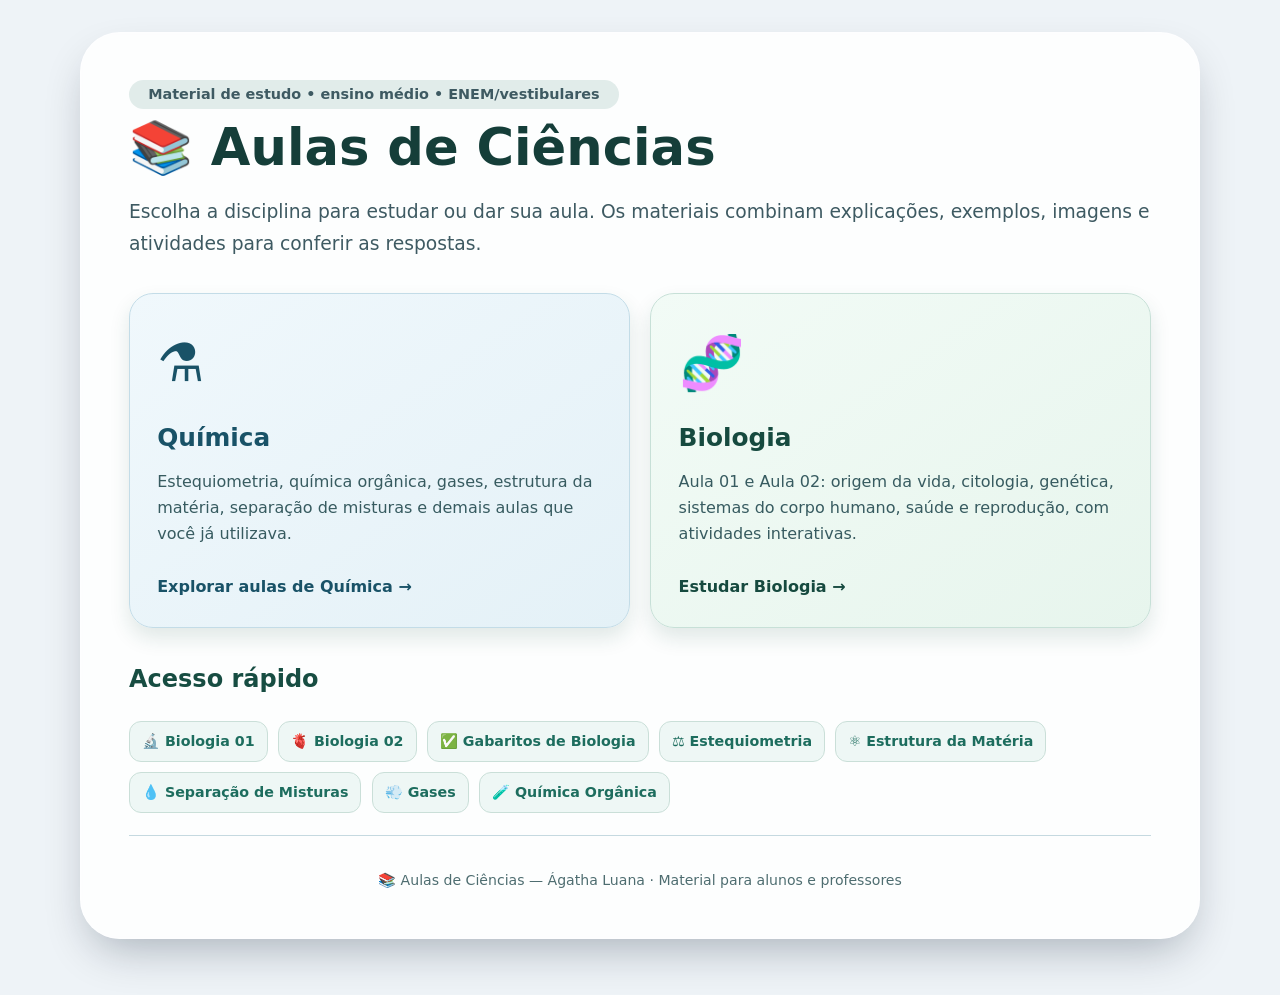
==== commit 1487a70d: "Biologia" ====
--- a/index.html
+++ b/index.html
@@ -1,384 +1,7 @@
-<!DOCTYPE html>
-<html lang="pt-br">
-
-<head>
-    <meta charset="UTF-8">
-    <meta name="viewport" content="width=device-width, initial-scale=1.0">
-
-    <title>📚 Aulas de Química - Agatha</title>
-
-    <link rel="stylesheet" href="styles.css">
-</head>
-
-<body>
-    <div class="slide-container">
-
-        <!-- ============================================ -->
-        <!-- SLIDE PRINCIPAL - MENU DE AULAS              -->
-        <!-- ============================================ -->
-
-        <section class="slide">
-
-            <div class="slide-header">
-                <span class="icon-big">🧪</span>
-                <h2>Aulas de Química</h2>
-                <span class="badge">📚 Conteúdos</span>
-            </div>
-
-            <div class="text-block" style="text-align: center; margin-bottom: 2rem;">
-
-                <p style="font-size: 1.2rem; color: var(--text-muted);">
-                    Clique em uma aula para começar a estudar!
-                </p>
-            </div>
-
-            <!-- GRID DE CARDS -->
-
-            <div style="
-                display: grid;
-                grid-template-columns: repeat(auto-fit, minmax(min(100%, 260px), 1fr));
-                gap: 1.5rem;
-                margin-top: 1rem;
-            ">
-
-                <!-- =================================== -->
-                <!-- CARD: ESTEQUIOMETRIA                -->
-                <!-- =================================== -->
-
-                <div class="highlight-box" style="text-align: center; cursor: pointer; transition: transform 0.2s;">
-
-                    <a href="Estequiometria.html"
-                        style="text-decoration: none; border-bottom: none; color: inherit; display: block;">
-
-                        <span style="font-size: 3rem; display: block;">⚖️</span>
-
-                        <h3 style="color: var(--text-dark); margin: 0.5rem 0;">
-                            Estequiometria
-                        </h3>
-
-                        <p style="margin: 0.5rem 0; color: var(--text-muted);">
-                            Cálculos estequiométricos, proporções e leis ponderais.
-                        </p>
-
-                        <span class="tag" style="margin-top: 0.5rem;">
-                            Ver aula →
-                        </span>
-                    </a>
-                </div>
-
-                <!-- =================================== -->
-                <!-- CARD: QUÍMICA ORGÂNICA              -->
-                <!-- =================================== -->
-
-                <div class="highlight-box" style="text-align: center; cursor: pointer; transition: transform 0.2s;">
-
-                    <a href="QuimicaOrganica.html"
-                        style="text-decoration: none; border-bottom: none; color: inherit; display: block;">
-
-                        <span style="font-size: 3rem; display: block;">🧬</span>
-
-                        <h3 style="color: var(--text-dark); margin: 0.5rem 0;">
-                            Química Orgânica
-                        </h3>
-
-                        <p style="margin: 0.5rem 0; color: var(--text-muted);">
-                            Hidrocarbonetos, funções orgânicas e reações características.
-                        </p>
-
-                        <span class="tag" style="margin-top: 0.5rem;">
-                            Ver aula →
-                        </span>
-                    </a>
-                </div>
-
-                <!-- =================================== -->
-                <!-- CARD: GASES                         -->
-                <!-- =================================== -->
-
-                <div class="highlight-box" style="text-align: center; cursor: pointer; transition: transform 0.2s;">
-
-                    <a href="Gases.html"
-                        style="text-decoration: none; border-bottom: none; color: inherit; display: block;">
-
-                        <span style="font-size: 3rem; display: block;">💨</span>
-
-                        <h3 style="color: var(--text-dark); margin: 0.5rem 0;">
-                            Gases
-                        </h3>
-
-                        <p style="margin: 0.5rem 0; color: var(--text-muted);">
-                            Leis dos gases, equação de Clapeyron e teoria cinética.
-                        </p>
-
-                        <span class="tag" style="margin-top: 0.5rem;">
-                            Ver aula →
-                        </span>
-                    </a>
-                </div>
-
-                <!-- =================================== -->
-                <!-- CARD: GASES                         -->
-                <!-- =================================== -->
-
-                <div class="highlight-box" style="text-align: center; cursor: pointer; transition: transform 0.2s;">
-
-                    <a href="Aula_Completa.html"
-                        style="text-decoration: none; border-bottom: none; color: inherit; display: block;">
-
-                        <span style="font-size: 3rem; display: block;">💨</span>
-
-                        <h3 style="color: var(--text-dark); margin: 0.5rem 0;">
-                            Aula_Quimica_Completa
-                        </h3>
-
-                        <p style="margin: 0.5rem 0; color: var(--text-muted);">
-                            Leis
-                        </p>
-
-                        <span class="tag" style="margin-top: 0.5rem;">
-                            Ver aula →
-                        </span>
-                    </a>
-                </div>
-
-                <!-- =================================== -->
-                <!-- NOVO CARD: ESTRUTURA DA MATÉRIA      -->
-                <!-- =================================== -->
-
-                <div class="highlight-box" style="
-                        background: linear-gradient(
-                            145deg,
-                            #e6f5ef,
-                            #d5ebe4
-                        );
-                        border-left: 6px solid #1d6d5e;
-                        border-radius: 24px;
-                        padding: 1.5rem;
-                        box-shadow: 0 6px 18px rgba(29,109,94,0.10);
-                        transition: transform 0.25s ease,
-                                    box-shadow 0.25s ease;
-                     ">
-
-                    <a href="Estrutura_da_Materia.html" style="
-                            display: flex;
-                            flex-direction: column;
-                            align-items: flex-start;
-                            gap: 0.8rem;
-                            height: 100%;
-                            color: inherit;
-                            text-decoration: none;
-                            border-bottom: none;
-                       ">
-
-                        <!-- ÍCONE -->
-
-                        <span style="
-                            font-size: 2.8rem;
-                            background: rgba(29,109,94,0.12);
-                            width: 74px;
-                            height: 74px;
-                            display: flex;
-                            align-items: center;
-                            justify-content: center;
-                            border-radius: 20px;
-                        ">
-                            ⚛️
-                        </span>
-
-                        <!-- CATEGORIA -->
-
-                        <span style="
-                            color: #1d6d5e;
-                            font-size: 0.75rem;
-                            font-weight: 800;
-                            letter-spacing: 1px;
-                        ">
-                            FUNDAMENTOS DA QUÍMICA
-                        </span>
-
-                        <!-- TÍTULO -->
-
-                        <h3 style="
-                            font-size: 1.45rem;
-                            color: #0a2938;
-                            margin: 0;
-                            line-height: 1.3;
-                        ">
-                            Estrutura da Matéria
-                        </h3>
-
-                        <!-- DESCRIÇÃO -->
-
-                        <p style="
-                            color: #34535c;
-                            font-size: 0.96rem;
-                            line-height: 1.65;
-                            margin: 0;
-                        ">
-                            Descubra o universo invisível dos átomos!
-                            Explore moléculas, elementos químicos,
-                            modelos atômicos e os segredos que formam
-                            tudo ao nosso redor.
-                        </p>
-
-                        <!-- TÓPICOS -->
-
-                        <span style="
-                            background: rgba(29,109,94,0.10);
-                            color: #0b4f40;
-                            padding: 0.4rem 0.8rem;
-                            border-radius: 30px;
-                            font-size: 0.78rem;
-                            font-weight: 600;
-                        ">
-                            🔬 Átomos e moléculas
-                        </span>
-
-                        <!-- LINK -->
-
-                        <span style="
-                            margin-top: auto;
-                            padding-top: 0.7rem;
-                            color: #0b4f40;
-                            font-weight: 700;
-                            font-size: 0.95rem;
-                        ">
-                            Explorar aula →
-                        </span>
-
-                    </a>
-                </div>
-
-                <!-- =================================== -->
-                <!-- NOVO CARD: SEPARAÇÃO DE MISTURAS     -->
-                <!-- =================================== -->
-
-                <div class="highlight-box" style="
-                        background: linear-gradient(
-                            145deg,
-                            #eaf5fa,
-                            #d8eaf2
-                        );
-                        border-left: 6px solid #3a7ca8;
-                        border-radius: 24px;
-                        padding: 1.5rem;
-                        box-shadow: 0 6px 18px rgba(58,124,168,0.10);
-                        transition: transform 0.25s ease,
-                                    box-shadow 0.25s ease;
-                     ">
-
-                    <a href="Separacao_de_Misturas.html" style="
-                            display: flex;
-                            flex-direction: column;
-                            align-items: flex-start;
-                            gap: 0.8rem;
-                            height: 100%;
-                            color: inherit;
-                            text-decoration: none;
-                            border-bottom: none;
-                       ">
-
-                        <!-- ÍCONE -->
-
-                        <span style="
-                            font-size: 2.8rem;
-                            background: rgba(58,124,168,0.12);
-                            width: 74px;
-                            height: 74px;
-                            display: flex;
-                            align-items: center;
-                            justify-content: center;
-                            border-radius: 20px;
-                        ">
-                            🧪
-                        </span>
-
-                        <!-- CATEGORIA -->
-
-                        <span style="
-                            color: #316b96;
-                            font-size: 0.75rem;
-                            font-weight: 800;
-                            letter-spacing: 1px;
-                        ">
-                            QUÍMICA NO COTIDIANO
-                        </span>
-
-                        <!-- TÍTULO -->
-
-                        <h3 style="
-                            font-size: 1.45rem;
-                            color: #0a2938;
-                            margin: 0;
-                            line-height: 1.3;
-                        ">
-                            Separação de Misturas
-                        </h3>
-
-                        <!-- DESCRIÇÃO -->
-
-                        <p style="
-                            color: #34535c;
-                            font-size: 0.96rem;
-                            line-height: 1.65;
-                            margin: 0;
-                        ">
-                            Como separar as substâncias que encontramos
-                            no dia a dia? Conheça a filtração,
-                            decantação, destilação e outras técnicas
-                            utilizadas na ciência e na indústria.
-                        </p>
-
-                        <!-- TÓPICOS -->
-
-                        <span style="
-                            background: rgba(58,124,168,0.11);
-                            color: #245778;
-                            padding: 0.4rem 0.8rem;
-                            border-radius: 30px;
-                            font-size: 0.78rem;
-                            font-weight: 600;
-                        ">
-                            💧 Processos de separação
-                        </span>
-
-                        <!-- LINK -->
-
-                        <span style="
-                            margin-top: auto;
-                            padding-top: 0.7rem;
-                            color: #245778;
-                            font-weight: 700;
-                            font-size: 0.95rem;
-                        ">
-                            Explorar aula →
-                        </span>
-
-                    </a>
-                </div>
-
-            </div>
-
-            <!-- =================================== -->
-            <!-- RODAPÉ                            -->
-            <!-- =================================== -->
-
-            <div class="footer-note" style="margin-top: 2.5rem;">
-
-                <p>📚 Aulas de Química — Prof. Ágatha Luana</p>
-
-                <p style="
-                    font-size: 0.85rem;
-                    opacity: 0.7;
-                ">
-                    Use os links acima para navegar entre as aulas
-                </p>
-
-            </div>
-
-        </section>
-
-    </div>
-</body>
-
-</html>
+<!DOCTYPE html><html lang="pt-BR"><head><meta charset="UTF-8"><meta name="viewport" content="width=device-width,initial-scale=1.0"><meta name="description" content="Aulas de Química e Biologia para estudar, dar aulas e resolver atividades."><title>📚 Aulas de Ciências — Ágatha</title><link rel="stylesheet" href="styles.css"><style>
+.portal .slide{max-width:1120px;margin:0 auto 1.5rem}.portal h1{font-size:clamp(2.1rem,4vw,3.5rem);color:#153e39;line-height:1.2;margin:.35rem 0 1.1rem}.portal p{color:#3e5a62;line-height:1.75}.portal-cards{display:grid;grid-template-columns:repeat(2,minmax(0,1fr));gap:1.3rem;margin:2rem 0}.portal-card{display:flex;flex-direction:column;gap:.75rem;border:1px solid #c7e0d7;background:linear-gradient(145deg,#f2fbf6,#e7f5ed);padding:1.7rem;border-radius:24px;color:#164a3f;box-shadow:0 10px 20px #1a4f4220}.portal-card.chem{background:linear-gradient(145deg,#f0f8fc,#e4f1f7);border-color:#c3dce7;color:#195267}.portal-card:hover{transform:translateY(-4px);box-shadow:0 15px 30px #0e37302b}.portal-icon{font-size:3.3rem}.portal-card strong{font-size:1.55rem}.portal-card span:not(.portal-icon){color:#375b60}.portal-card b{margin-top:auto;padding-top:1rem}.portal-links{display:flex;flex-wrap:wrap;gap:.65rem;margin:1.4rem 0}.portal-links a{display:inline-block;background:#eef7f5;border:1px solid #cadfd8;border-radius:12px;padding:.5rem .75rem;font-weight:650;font-size:.89rem}.portal-footer{font-size:.88rem;text-align:center;color:#4e6d70!important}.portal-lead{font-size:1.17rem}.portal .slide:hover{transform:none}@media(max-width:650px){.portal-cards{grid-template-columns:1fr}.portal-card{padding:1.25rem}.portal .slide{padding:1.4rem}}
+</style></head><body class="portal"><main class="slide-container"><section class="slide"><p class="tag">Material de estudo • ensino médio • ENEM/vestibulares</p><h1>📚 Aulas de Ciências</h1><p class="portal-lead">Escolha a disciplina para estudar ou dar sua aula. Os materiais combinam explicações, exemplos, imagens e atividades para conferir as respostas.</p>
+<div class="portal-cards"><a class="portal-card chem" href="Quimica.html"><span class="portal-icon">⚗️</span><strong>Química</strong><span>Estequiometria, química orgânica, gases, estrutura da matéria, separação de misturas e demais aulas que você já utilizava.</span><b>Explorar aulas de Química →</b></a><a class="portal-card" href="Biologia.html"><span class="portal-icon">🧬</span><strong>Biologia</strong><span>Aula 01 e Aula 02: origem da vida, citologia, genética, sistemas do corpo humano, saúde e reprodução, com atividades interativas.</span><b>Estudar Biologia →</b></a></div>
+<h2 style="color:#174d42;margin:1rem 0">Acesso rápido</h2><div class="portal-links"><a href="Biologia.html#aula1">🔬 Biologia 01</a><a href="Biologia.html#aula2">🫀 Biologia 02</a><a href="Biologia.html#gabarito-rapido">✅ Gabaritos de Biologia</a><a href="Estequiometria.html">⚖️ Estequiometria</a><a href="Estrutura_da_Materia.html">⚛️ Estrutura da Matéria</a><a href="Separacao_de_Misturas.html">💧 Separação de Misturas</a><a href="Gases.html">💨 Gases</a><a href="QuimicaOrganica.html">🧪 Química Orgânica</a></div>
+<div class="footer-note"><p class="portal-footer">📚 Aulas de Ciências — Ágatha Luana · Material para alunos e professores</p></div>
+</section></main></body></html>
